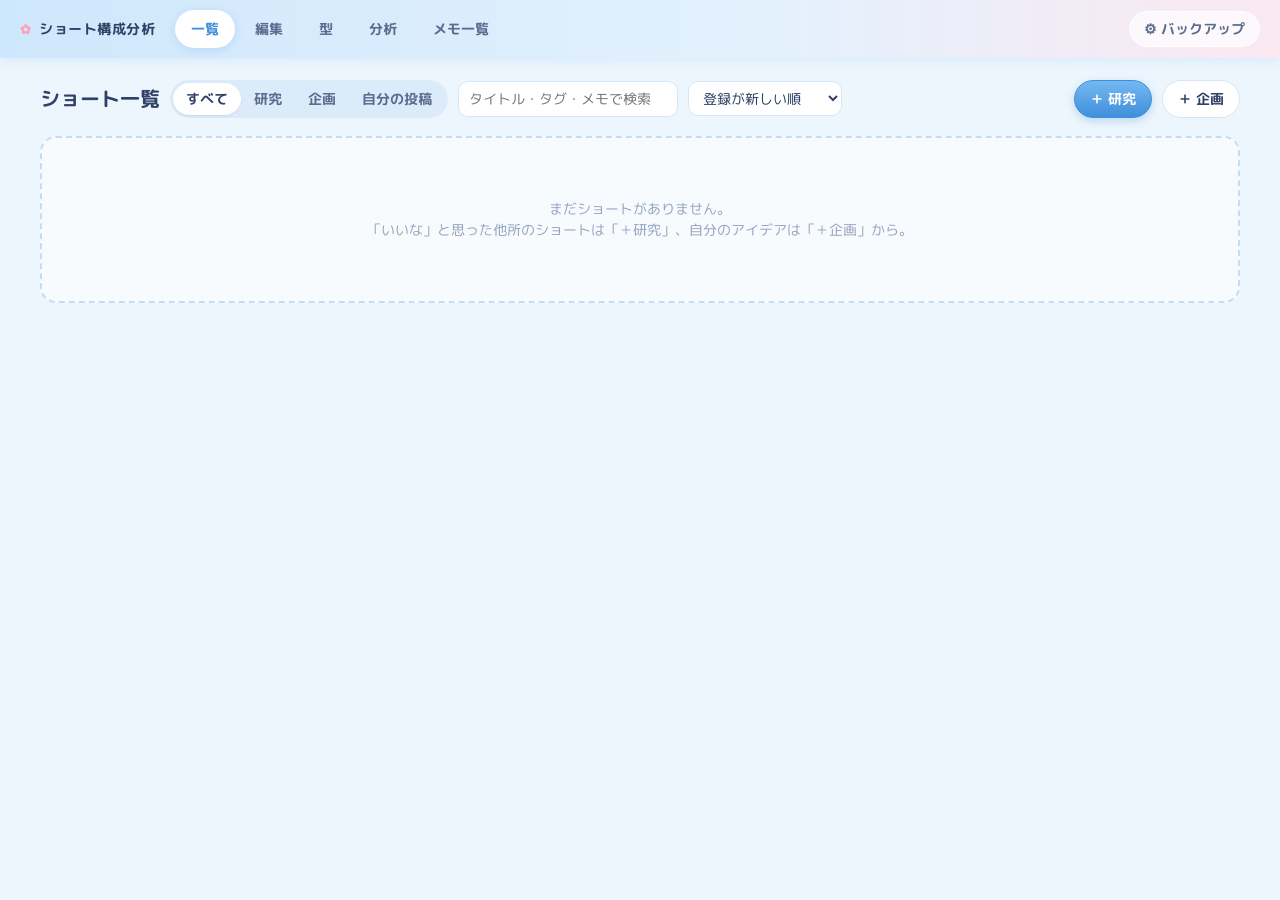
==== index.html @ 2da8369f "feat: enlarge+3s hold on cut, per-cut screenshot attach & ordered assign, SE/cut fields, memo librar" ====
<!DOCTYPE html>
<html lang="ja">
<head>
<meta charset="utf-8">
<meta name="viewport" content="width=device-width, initial-scale=1">
<meta name="referrer" content="strict-origin-when-cross-origin">
<title>ショート構成分析</title>
<link rel="preconnect" href="https://fonts.googleapis.com">
<link rel="stylesheet" href="https://fonts.googleapis.com/css2?family=M+PLUS+Rounded+1c:wght@400;700;800&display=swap">
<style>
:root {
  --ink: #2f4166; --ink2: #5b6d8f; --ink3: #93a3bf;
  --bg: #eef6fd; --card: #ffffff; --line: #d6e6f6; --soft: #f5faff;
  --accent: #5aa7ec; --accent-deep: #3f8fdb; --accent-soft: #e2f0fd; --pink: #ff9fbd;
  --ok: #3aa77a; --danger: #e0607e;
  --radius: 16px;
  --font: "M PLUS Rounded 1c", "Hiragino Maru Gothic ProN", "BIZ UDPGothic", "Yu Gothic UI", "Meiryo", sans-serif;
}
body { background: radial-gradient(circle at 12% 0%, #ffffff 0, rgba(255,255,255,0) 40%), linear-gradient(180deg, #e7f3fd 0%, #f1f8ff 60%, #fdf6fa 100%) fixed; }
* { box-sizing: border-box; }
body { margin: 0; background: var(--bg); color: var(--ink); font-family: var(--font); font-size: 14px; line-height: 1.55; }
button, input, select, textarea { font: inherit; color: inherit; }
.hidden { display: none !important; }
.num { font-variant-numeric: tabular-nums; }

/* ---- top bar ---- */
.topbar { position: sticky; top: 0; z-index: 20; display: flex; align-items: center; gap: 20px; padding: 0 20px; height: 58px; background: linear-gradient(90deg, #cfe7fc, #e3f1fd 60%, #fbe8f1); color: var(--ink); box-shadow: 0 2px 12px rgba(90,167,236,.18); }
.brand { font-weight: 700; letter-spacing: .04em; display: flex; align-items: center; gap: 10px; white-space: nowrap; }
.brand-mark { color: var(--pink); letter-spacing: -2px; font-size: 13px; }
nav { display: flex; gap: 4px; flex: 1; }
nav button { background: none; border: 0; color: var(--ink2); padding: 8px 16px; border-radius: 99px; cursor: pointer; font-weight: 700; }
nav button:hover { color: var(--ink); background: rgba(255,255,255,.55); }
nav button.active { color: var(--accent-deep); background: #fff; box-shadow: 0 2px 8px rgba(90,167,236,.25); }
.icon-btn { background: rgba(255,255,255,.7); border: 1px solid #fff; color: var(--ink2); border-radius: 99px; padding: 6px 14px; cursor: pointer; white-space: nowrap; font-weight: 700; }
.icon-btn:hover { background: #fff; }

.panel { position: fixed; right: 20px; top: 62px; z-index: 30; background: var(--card); border: 1px solid var(--line); border-radius: var(--radius); padding: 16px 18px; box-shadow: 0 10px 30px rgba(0,0,0,.12); max-width: 560px; }
.panel h3 { margin: 0 0 4px; font-size: 15px; }

.tab { min-height: 60vh; }
main { max-width: 1240px; margin: 0 auto; padding: 22px 20px 80px; }

/* ---- generic ---- */
.btn { border: 1px solid var(--line); background: var(--card); padding: 7px 15px; border-radius: 99px; cursor: pointer; font-weight: 600; white-space: nowrap; }
.btn:hover { border-color: var(--ink3); }
.btn.primary { background: linear-gradient(180deg, #74b8f2, var(--accent-deep)); border-color: var(--accent-deep); color: #fff; box-shadow: 0 3px 10px rgba(63,143,219,.3); }
.btn.primary:hover { filter: brightness(1.05); }
.btn.small { padding: 4px 10px; font-size: 12.5px; }
.btn.ghost { background: transparent; border-color: transparent; color: var(--ink2); }
.btn.ghost:hover { background: rgba(0,0,0,.05); }
.btn.danger-outline { color: var(--danger); border-color: #f6c6d3; }
.btn.danger { color: var(--danger); }
.row { display: flex; gap: 8px; align-items: center; flex-wrap: wrap; }
.spacer { flex: 1; }
.hint { color: var(--ink3); font-size: 12.5px; margin: 4px 0 10px; }
.empty { text-align: center; color: var(--ink3); padding: 60px 20px; background: rgba(255,255,255,.6); border: 2px dashed #c6dcf3; border-radius: var(--radius); }
.empty .btn { margin-top: 14px; }
h2.page { font-size: 20px; margin: 0; }
.toolbar { display: flex; gap: 10px; align-items: center; flex-wrap: wrap; margin-bottom: 18px; }
.seg { display: inline-flex; background: #dcebf9; border-radius: 99px; padding: 3px; }
.seg button { border: 0; background: none; padding: 5px 13px; border-radius: 99px; cursor: pointer; color: var(--ink2); font-weight: 600; }
.seg button.on { background: var(--card); color: var(--ink); box-shadow: 0 1px 2px rgba(0,0,0,.08); }
input[type=text], input[type=number], input[type=url], input[type=date], input[type=search], select, textarea {
  border: 1px solid var(--line); background: var(--card); border-radius: 10px; padding: 6px 10px; min-width: 0; }
input:focus, select:focus, textarea:focus { outline: 3px solid #cfe6fb; border-color: var(--accent); }
textarea { width: 100%; resize: vertical; min-height: 54px; }

.badge { display: inline-block; font-size: 11.5px; font-weight: 700; padding: 1px 8px; border-radius: 99px; }
.badge.research { background: #dcecfd; color: #2f6fb5; }
.badge.plan { background: #ffe9f1; color: #c2507a; }
.badge.posted { background: #ddf5ea; color: #2b8a5f; }

/* ---- band ---- */
.band { position: relative; height: 22px; border-radius: 99px; background: repeating-linear-gradient(45deg, #edf4fb, #edf4fb 6px, #e3eef9 6px, #e3eef9 12px); overflow: hidden; }
.band .seg-b { position: absolute; top: 0; bottom: 0; color: #fff; font-size: 11px; font-weight: 700; display: flex; align-items: center; padding-left: 5px; overflow: hidden; white-space: nowrap; border-right: 1px solid rgba(255,255,255,.6); }
.band .cut-tick { position: absolute; top: 3px; bottom: 3px; width: 2px; border-radius: 2px; background: #fff; opacity: .9; box-shadow: 0 0 0 1px rgba(47,65,102,.25); }
.band.empty-band { display: flex; align-items: center; justify-content: center; font-size: 11.5px; color: var(--ink3); }
.band-scale { display: flex; justify-content: space-between; font-size: 10.5px; color: var(--ink3); margin-top: 2px; }

/* ---- list ---- */
.cards { display: grid; grid-template-columns: repeat(auto-fill, minmax(280px, 1fr)); gap: 14px; }
.card { background: var(--card); border: 1px solid #fff; box-shadow: 0 4px 14px rgba(90,140,200,.10); border-radius: var(--radius); padding: 12px; cursor: pointer; display: flex; gap: 12px; transition: box-shadow .15s, transform .15s; }
.card:hover { box-shadow: 0 8px 22px rgba(90,140,200,.2); transform: translateY(-2px); }
.card .thumb { width: 64px; height: 114px; border-radius: 12px; background: #e3effb center/cover; flex: none; display: flex; align-items: center; justify-content: center; color: var(--ink3); font-size: 20px; }
.card .body { flex: 1; min-width: 0; display: flex; flex-direction: column; gap: 6px; }
.card .title { font-weight: 700; overflow: hidden; text-overflow: ellipsis; display: -webkit-box; -webkit-line-clamp: 2; -webkit-box-orient: vertical; }
.card .meta { color: var(--ink2); font-size: 12px; display: flex; gap: 10px; flex-wrap: wrap; }
.tags { display: flex; gap: 4px; flex-wrap: wrap; }
.tag { font-size: 11px; background: var(--soft); border: 1px solid var(--line); border-radius: 99px; padding: 0 7px; color: var(--ink2); }

/* ---- edit ---- */
.edit-grid { display: grid; grid-template-columns: 340px 1fr; gap: 18px; align-items: start; }
.box { background: var(--card); border: 1px solid #fff; box-shadow: 0 4px 14px rgba(90,140,200,.09); border-radius: var(--radius); padding: 14px 16px; margin-bottom: 16px; }
.box > h3 { margin: 0 0 10px; font-size: 14.5px; display: flex; align-items: center; gap: 8px; }
.box > h3 .count { background: var(--pink); color: #fff; font-size: 12px; border-radius: 99px; padding: 0 9px; }
.box > h3 .sub { font-weight: 400; color: var(--ink3); font-size: 12px; }
.sticky-col { position: sticky; top: 70px; }
.field { display: flex; flex-direction: column; gap: 3px; margin-bottom: 9px; }
.field label { font-size: 12px; color: var(--ink2); font-weight: 600; }
.field input, .field select { width: 100%; }
.fields2 { display: grid; grid-template-columns: 1fr 1fr; gap: 0 10px; }
.fields3 { display: grid; grid-template-columns: 1fr 1fr 1fr; gap: 0 8px; }
.timebar { display: flex; align-items: center; gap: 6px; background: linear-gradient(90deg, #4f97de, #6fb0ee); color: #fff; border-radius: 14px; padding: 8px 10px; margin: 0 0 10px; flex-wrap: wrap; }
.timebar input[type=number] { width: 76px; background: rgba(255,255,255,.95); border-color: #fff; color: var(--ink); font-weight: 700; text-align: right; }
.timebar .lbl { font-size: 12px; color: #eaf4ff; }
.timebar .btn { background: rgba(255,255,255,.22); border-color: rgba(255,255,255,.5); color: #fff; }
.timebar .btn.primary { background: var(--pink); border-color: #fff; box-shadow: 0 3px 10px rgba(255,120,160,.35); }

.blockbtns { display: flex; flex-wrap: wrap; gap: 6px; margin-bottom: 10px; }
.blockbtn { border: 0; color: #fff; border-radius: 99px; padding: 5px 11px; font-weight: 700; cursor: pointer; font-size: 12.5px; }
.blockbtn:hover { filter: brightness(1.08); }
.swatch { width: 12px; height: 12px; border-radius: 3px; display: inline-block; flex: none; }

table.rows { width: 100%; border-collapse: collapse; font-size: 13px; }
table.rows th { text-align: left; font-size: 11.5px; color: var(--ink3); font-weight: 600; padding: 4px 4px; border-bottom: 1px solid var(--line); white-space: nowrap; }
table.rows td { padding: 4px 4px; border-bottom: 1px solid #f0ede6; vertical-align: top; }
table.rows input, table.rows select { width: 100%; padding: 4px 6px; }
table.rows input.t { width: 64px; text-align: right; }
table.rows td.x { width: 28px; }
.cut-thumb { width: 30px; height: 44px; object-fit: cover; border-radius: 4px; cursor: zoom-in; display: block; }
td.thumb-cell { width: 36px; }
.timebar .spacer { display: none; }
.timebar .cut-shot-toggle { order: 9; background: rgba(255,255,255,.2); border-radius: 99px; padding: 3px 9px; }
.timebar #add-cut { order: 10; flex: 1 0 100%; justify-content: center; font-size: 15px; padding: 9px; }
.cut-shot-toggle input { width: auto; margin: 0; accent-color: #ff8fb1; }
.cut-shot-toggle { display: inline-flex; align-items: center; gap: 4px; font-size: 12px; color: #fff; white-space: nowrap; cursor: pointer; }
.xbtn { border: 0; background: none; color: var(--ink3); cursor: pointer; font-size: 16px; line-height: 1; padding: 4px; }
.xbtn:hover { color: var(--danger); }
.addrow { margin-top: 8px; }

.player-box .row { margin-bottom: 8px; }
.share-state { font-size: 12px; color: var(--ink3); }
.share-state.on { color: var(--ok); font-weight: 700; }
.shot-btn { font-size: 15px; padding: 9px 16px; }

.shots { display: grid; grid-template-columns: repeat(auto-fill, minmax(230px, 1fr)); gap: 12px; }
.shot { border: 1px solid var(--line); border-radius: 14px; overflow: hidden; background: var(--soft); display: flex; flex-direction: column; }
.shot img { width: 100%; aspect-ratio: 9/12; object-fit: cover; background: #222; cursor: zoom-in; display: block; }
.shot .shot-body { padding: 8px; display: flex; flex-direction: column; gap: 6px; }
.note { display: grid; grid-template-columns: 90px 1fr 24px; gap: 4px; align-items: start; }
.note select, .note input { padding: 3px 5px; font-size: 12.5px; }
.note textarea { min-height: 38px; font-size: 12.5px; grid-column: 1 / 3; }

.memo { border: 1px solid var(--line); border-radius: 12px; padding: 8px; margin-bottom: 8px; background: var(--soft); }
.memo input { width: 100%; font-weight: 700; margin-bottom: 6px; }
.memo textarea { min-height: 80px; }

.stats-inline { display: flex; gap: 14px; flex-wrap: wrap; font-size: 12.5px; color: var(--ink2); margin-top: 8px; }
.stats-inline b { color: var(--ink); font-size: 14px; }

/* ---- player ---- */
.player-frame { position: relative; width: 100%; aspect-ratio: 9 / 16; max-height: 70vh; margin: 0 auto 8px; background: #20304f; border-radius: 16px; overflow: hidden; }
.player-frame iframe, .player-frame #yt-holder { position: absolute; inset: 0; width: 100%; height: 100%; border: 0; }

/* カット時の拡大（スクショ用） */
.player-frame.big { position: fixed !important; inset: 0 !important; z-index: 1000; width: 100vw !important; height: 100vh !important; height: 100dvh !important;
  max-height: none !important; margin: 0 !important; border-radius: 0 !important; aspect-ratio: auto !important; background: #000; }
body.player-big { overflow: hidden; }
body.player-big #toasts { display: none; }

/* ---- library ---- */
.lib-group { background: var(--card); border: 1px solid #fff; box-shadow: 0 4px 14px rgba(90,140,200,.09); border-radius: var(--radius); padding: 12px 16px; margin-bottom: 12px; }
.lib-group > summary { cursor: pointer; display: flex; align-items: center; gap: 10px; list-style: none; font-weight: 700; font-size: 15px; }
.lib-group > summary::-webkit-details-marker { display: none; }
.lib-group > summary::before { content: '▸'; color: var(--accent); transition: transform .15s; }
.lib-group[open] > summary::before { transform: rotate(90deg); }
.lib-count { background: var(--pink); color: #fff; font-size: 12px; border-radius: 99px; padding: 0 9px; }
.lib-meta { font-weight: 400; font-size: 12px; color: var(--ink2); }
.lib-items { margin-top: 10px; display: flex; flex-direction: column; gap: 6px; }
.lib-item { display: grid; grid-template-columns: 44px 1fr auto; gap: 10px; align-items: start; padding: 8px 10px; background: var(--soft); border-radius: 12px; }
.lib-item img { width: 44px; height: 70px; object-fit: cover; border-radius: 8px; cursor: zoom-in; }
.lib-item .ph { width: 44px; height: 44px; border-radius: 8px; background: #e3effb; display: flex; align-items: center; justify-content: center; color: var(--ink3); }
.lib-fields { display: flex; flex-wrap: wrap; gap: 4px 12px; font-size: 13px; }
.lib-fields b { color: var(--ink2); font-weight: 700; font-size: 11.5px; margin-right: 3px; }
.lib-src { font-size: 12px; color: var(--accent-deep); cursor: pointer; text-decoration: underline; white-space: nowrap; }
.owned-no { color: var(--danger); font-weight: 700; }
.owned-yes { color: var(--ok); font-weight: 700; }

/* ---- templates ---- */
.tpl { background: var(--card); border: 1px solid #fff; box-shadow: 0 4px 14px rgba(90,140,200,.09); border-radius: var(--radius); padding: 14px; margin-bottom: 12px; }
.tpl .head { display: flex; align-items: center; gap: 10px; margin-bottom: 10px; }
.tpl .head input { font-weight: 700; font-size: 15px; border-color: transparent; background: transparent; padding-left: 0; }
.tpl .head input:hover, .tpl .head input:focus { border-color: var(--line); background: var(--card); padding-left: 9px; }
.tpl .kpis { display: flex; gap: 18px; font-size: 12.5px; color: var(--ink2); }
.tpl .kpis b { color: var(--ink); font-size: 16px; }
.tpl .notes3 { display: grid; grid-template-columns: repeat(3, 1fr); gap: 8px; margin-top: 10px; }
.tpl .notes3 label { font-size: 11.5px; font-weight: 700; color: var(--ink2); }

/* ---- analyze ---- */
.compare { background: var(--card); border: 1px solid #fff; box-shadow: 0 4px 14px rgba(90,140,200,.09); border-radius: var(--radius); padding: 14px 16px; margin-bottom: 16px; }
.cmp-row { display: grid; grid-template-columns: 220px 90px 1fr; gap: 12px; align-items: center; padding: 5px 0; }
.cmp-row .t { overflow: hidden; text-overflow: ellipsis; white-space: nowrap; font-weight: 600; cursor: pointer; }
.cmp-row .t:hover { color: var(--accent); }
.cmp-row .v { text-align: right; font-variant-numeric: tabular-nums; color: var(--ink2); }
.legend { display: flex; gap: 12px; flex-wrap: wrap; font-size: 12px; color: var(--ink2); margin-bottom: 8px; }
.legend span { display: inline-flex; align-items: center; gap: 4px; }
.table-wrap { overflow-x: auto; }
table.grid { width: 100%; border-collapse: collapse; font-size: 13px; background: var(--card); }
table.grid th, table.grid td { padding: 7px 10px; border-bottom: 1px solid var(--line); white-space: nowrap; }
table.grid th { text-align: left; font-size: 12px; color: var(--ink2); background: var(--soft); cursor: pointer; user-select: none; }
table.grid th.sorted::after { content: " ▼"; color: var(--accent); }
table.grid td.n { text-align: right; font-variant-numeric: tabular-nums; }
table.grid tr:hover td { background: #fbf9f5; }
.insights { display: grid; grid-template-columns: repeat(auto-fill, minmax(230px, 1fr)); gap: 12px; margin-bottom: 16px; }
.insight { background: linear-gradient(160deg, #ffffff, #f2f8ff); border: 1px solid #fff; box-shadow: 0 4px 14px rgba(90,140,200,.09); border-radius: var(--radius); padding: 12px 14px; }
.insight .k { font-size: 12px; color: var(--ink2); font-weight: 600; }
.insight .v { font-size: 22px; font-weight: 700; font-variant-numeric: tabular-nums; }
.insight .s { font-size: 11.5px; color: var(--ink3); }

/* ---- overlay & toast ---- */
.overlay { position: fixed; inset: 0; z-index: 50; background: rgba(40,60,100,.78); display: flex; align-items: center; justify-content: center; cursor: zoom-out; }
.overlay img { max-width: 92vw; max-height: 92vh; border-radius: 8px; }
#toasts { position: fixed; bottom: 20px; left: 50%; transform: translateX(-50%); z-index: 60; display: flex; flex-direction: column; gap: 8px; align-items: center; }
.toast { background: var(--accent-deep); color: #fff; padding: 9px 20px; border-radius: 99px; font-weight: 700; box-shadow: 0 6px 20px rgba(0,0,0,.2); transition: opacity .5s; max-width: 80vw; }
.toast.error { background: var(--danger); }
.toast.out { opacity: 0; }

@media (max-width: 900px) {
  .topbar { gap: 8px; padding: 0 10px; height: auto; min-height: 54px; flex-wrap: wrap; }
  .brand { font-size: 13px; }
  nav button { padding: 8px 10px; }
  main { padding: 14px 10px 80px; }
  .player-frame { max-height: 62vh; }
  table.rows { display: block; overflow-x: auto; }
  /* スマホ：動画とカットボタンを上に固定して、下の内容だけスクロール */
  .topbar { position: static; }
  .sticky-col { display: contents; }
  .player-box { position: sticky; top: 0; z-index: 15; margin: 0 -10px 12px; border-radius: 0; border-left: 0; border-right: 0; padding: 6px 8px 4px; box-shadow: 0 4px 12px rgba(0,0,0,.12); }
  .player-box .player-title, .player-box > .hint { display: none; }
  .player-frame { width: auto; height: 34vh; max-height: none; margin-bottom: 6px; }
  .player-box .share-state { font-size: 11px; }
  .player-box .row { margin: 4px 0 2px; }
  .timebar { flex-wrap: wrap; margin: 0 0 4px; padding: 6px 8px; row-gap: 4px; }
  .timebar .lbl { display: none; }
  .cut-shot-toggle { font-size: 11px; }
  .timebar #add-cut { flex: 1 0 auto; order: 10; margin-left: auto; }
  .timebar input[type=number] { width: 64px; }
  .timebar .btn.primary { padding: 9px 14px; font-size: 15px; }
  .wide-only { display: none; }
  .edit-grid { grid-template-columns: 1fr; }
  .sticky-col { position: static; }
  .cmp-row { grid-template-columns: 1fr 70px; }
  .cmp-row .band { grid-column: 1 / 3; }
  .tpl .notes3 { grid-template-columns: 1fr; }
}
body.player-big .sticky-col, body.player-big .player-box { z-index: 1000; }

</style>
</head>
<body>
<header class="topbar">
  <div class="brand"><span class="brand-mark">✿</span>ショート構成分析</div>
  <nav>
    <button data-tab="list" class="active">一覧</button>
    <button data-tab="edit">編集</button>
    <button data-tab="templates">型</button>
    <button data-tab="analyze">分析</button>
    <button data-tab="library">メモ一覧</button>
  </nav>
  <button id="btn-settings" class="icon-btn" title="バックアップ">⚙ バックアップ</button>
</header>

<div id="settings-panel" class="panel hidden">
  <h3>バックアップ</h3>
  <p class="hint">スクショも含めて全データを1つのファイルに保存します。</p>
  <div class="row">
    <button id="export" class="btn primary">書き出し</button>
    <button id="import-add" class="btn">読み込み（今のデータに追加）</button>
    <button id="import-replace" class="btn danger-outline">読み込み（置き換え）</button>
  </div>
  <input type="file" id="import-file" accept=".json,application/json" hidden>
</div>

<main>
  <section id="tab-list" class="tab"></section>
  <section id="tab-edit" class="tab hidden"></section>
  <section id="tab-templates" class="tab hidden"></section>
  <section id="tab-analyze" class="tab hidden"></section>
  <section id="tab-library" class="tab hidden"></section>
</main>

<div id="overlay" class="overlay hidden"></div>
<div id="toasts"></div>
<script>
// ===== model.js : データ生成・正規化 =====
var DEFAULT_BLOCK_TYPES = [
  { name: 'フック', color: '#f2789b' },
  { name: '前振り', color: '#f3ad4e' },
  { name: '展開', color: '#5cbf98' },
  { name: 'オチ', color: '#6b9cf0' },
  { name: 'CTA', color: '#a98bea' }
];
var KIND_LABELS = { research: '研究', plan: '企画', posted: '自分の投稿' };

function uid() {
  return Date.now().toString(36) + Math.random().toString(36).slice(2, 8);
}
function num(v) {
  var n = Number(v);
  return isFinite(n) && v !== '' && v !== null ? n : 0;
}

function newShort(kind) {
  var now = Date.now();
  return {
    id: uid(), kind: kind || 'research', title: '', url: '', channel: '',
    duration: 0, postedAt: '', views: 0, likes: 0, comments: 0, templateId: null,
    tags: [], blocks: [], cuts: [], telops: [], ses: [], shots: [], memos: [],
    createdAt: now, updatedAt: now
  };
}

function byT(a, b) { return a.t - b.t; }

function normalizeShort(s) {
  var o = Object.assign(newShort(s.kind), s);
  ['duration', 'views', 'likes', 'comments'].forEach(function (k) { o[k] = num(o[k]); });
  var d = o.duration;
  o.blocks = (o.blocks || []).map(function (b) {
    var st = num(b.start), en = num(b.end);
    if (st > en) { var x = st; st = en; en = x; }
    if (d > 0) { st = Math.min(Math.max(st, 0), d); en = Math.min(Math.max(en, 0), d); }
    return Object.assign({}, b, { start: st, end: en, memo: b.memo || '' });
  }).sort(function (a, b) { return a.start - b.start; });
  ['cuts', 'telops', 'ses'].forEach(function (k) {
    o[k] = (o[k] || []).map(function (r) { return Object.assign({}, r, { t: num(r.t) }); }).sort(byT);
  });
  o.tags = (o.tags || []).filter(Boolean);
  o.shots = o.shots || [];
  o.memos = o.memos || [];
  return o;
}

function templateFromShort(s, name) {
  var d = num(s.duration);
  return {
    id: uid(), name: name || s.title || '無題の型', sourceId: s.id, duration: d,
    blocks: (s.blocks || []).map(function (b) {
      return {
        type: b.type, start: num(b.start), end: num(b.end), memo: b.memo || '',
        startRatio: d > 0 ? num(b.start) / d : null,
        endRatio: d > 0 ? num(b.end) / d : null
      };
    }),
    notes: { cut: '', telop: '', se: '' },
    createdAt: Date.now()
  };
}

function shortFromTemplate(t, duration) {
  var s = newShort('plan');
  var d = num(duration) > 0 ? num(duration) : num(t.duration);
  s.duration = d;
  s.templateId = t.id;
  s.title = t.name + 'の企画';
  s.blocks = (t.blocks || []).map(function (b) {
    var useRatio = b.startRatio != null && d > 0;
    return {
      type: b.type, memo: b.memo || '',
      start: useRatio ? Math.round(b.startRatio * d * 10) / 10 : num(b.start),
      end: useRatio ? Math.round(b.endRatio * d * 10) / 10 : num(b.end)
    };
  });
  return s;
}

// 動画URL → アプリに取られにくい埋め込み専用の再生URL
function playerUrl(raw) {
  var u = String(raw || '').trim();
  if (!u) return null;
  if (!/^[a-z][a-z0-9+.-]*:/i.test(u)) u = 'https://' + u;
  if (!/^https?:\/\//i.test(u)) return null;
  var m = u.match(/(?:youtube\.com\/(?:shorts\/|embed\/|live\/|watch\?(?:.*&)?v=)|youtu\.be\/)([A-Za-z0-9_-]{11})/i);
  if (m) {
    var id = m[1];
    return { site: 'youtube', id: id, url: 'https://www.youtube-nocookie.com/embed/' + id + '?autoplay=1&loop=1&playlist=' + id + '&playsinline=1&rel=0' };
  }
  m = u.match(/tiktok\.com\/.*\/video\/(\d+)/i);
  if (m) return { site: 'tiktok', url: 'https://www.tiktok.com/player/v1/' + m[1] + '?autoplay=1&loop=1' };
  m = u.match(/instagram\.com\/(?:reel|reels|p)\/([A-Za-z0-9_-]+)/i);
  if (m) return { site: 'instagram', url: 'https://www.instagram.com/reel/' + m[1] + '/embed/' };
  return { site: 'other', url: u };
}

if (typeof module !== 'undefined') module.exports = { playerUrl: playerUrl,
  DEFAULT_BLOCK_TYPES: DEFAULT_BLOCK_TYPES, KIND_LABELS: KIND_LABELS, uid: uid, num: num,
  newShort: newShort, normalizeShort: normalizeShort,
  templateFromShort: templateFromShort, shortFromTemplate: shortFromTemplate
};

// ===== analysis.js : 指標計算 =====
function firstBlock(s, type) {
  var bs = (s.blocks || []).filter(function (b) { return b.type === type; });
  bs.sort(function (a, b) { return a.start - b.start; });
  return bs[0] || null;
}

function metrics(s) {
  var d = Number(s.duration) || 0;
  var hook = firstBlock(s, 'フック');
  var punch = firstBlock(s, 'オチ');
  var cutCount = (s.cuts || []).length;
  return {
    hookSec: hook ? Math.round((hook.end - hook.start) * 10) / 10 : null,
    punchPct: punch && d > 0 ? Math.round(punch.start / d * 100) : null,
    hasCTA: !!firstBlock(s, 'CTA'),
    cutCount: cutCount,
    avgCutSec: d > 0 ? Math.round(d / (cutCount + 1) * 10) / 10 : null
  };
}

function templateStats(templateId, shorts) {
  var ps = (shorts || []).filter(function (s) { return s.kind === 'posted' && s.templateId === templateId; });
  if (!ps.length) return { count: 0, avgViews: null };
  var sum = ps.reduce(function (a, s) { return a + (Number(s.views) || 0); }, 0);
  return { count: ps.length, avgViews: Math.round(sum / ps.length) };
}

// 全ショートの SE・テロップ・カット・スクショメモ・自由メモを、項目ごとにまとめる
var LIBRARY_KEYS = {
  ses: function (r) { return r.kind; },
  telops: function (r) { return r.font; },
  cuts: function (r) { return r.type; },
  notes: function (r) { return r.label; },
  memos: function (r) { return r.title; }
};
function library(section, shorts) {
  var keyOf = LIBRARY_KEYS[section];
  var groups = {};
  (shorts || []).forEach(function (s) {
    var rows = [];
    if (section === 'notes') (s.shots || []).forEach(function (sh) { (sh.notes || []).forEach(function (n) { rows.push(Object.assign({ t: sh.t, img: sh.img }, n)); }); });
    else rows = s[section] || [];
    rows.forEach(function (r) {
      var key = String(keyOf(r) || '').trim() || '（未入力）';
      var g = groups[key] || (groups[key] = { key: key, items: [], ids: {} });
      g.items.push(Object.assign({}, r, { shortId: s.id, title: s.title || '無題', kind: s.kind, views: Number(s.views) || 0, rowKind: r.kind }));
      g.ids[s.id] = Number(s.views) || 0;
    });
  });
  return Object.keys(groups).map(function (k) {
    var g = groups[k], vs = Object.keys(g.ids).map(function (id) { return g.ids[id]; });
    return { key: g.key, items: g.items, shortCount: vs.length,
      avgViews: vs.length ? Math.round(vs.reduce(function (a, b) { return a + b; }, 0) / vs.length) : null };
  }).sort(function (a, b) {
    if ((a.key === '（未入力）') !== (b.key === '（未入力）')) return a.key === '（未入力）' ? 1 : -1;
    return b.items.length - a.items.length || String(a.key).localeCompare(String(b.key), 'ja');
  });
}

if (typeof module !== 'undefined') module.exports = { metrics: metrics, templateStats: templateStats, library: library };

// ===== backup.js : JSON書き出し・検証 =====
function exportData(d) {
  return JSON.stringify({
    app: 'short-kousei', version: 1, exportedAt: new Date().toISOString(),
    shorts: d.shorts || [], templates: d.templates || [], blockTypes: d.blockTypes || []
  });
}

function validateImport(text) {
  var o;
  try { o = JSON.parse(text); } catch (e) {
    return { ok: false, error: 'ファイルを読み込めません（JSONの形式が壊れています）' };
  }
  if (!o || o.app !== 'short-kousei') {
    return { ok: false, error: 'このツールのバックアップファイルではありません' };
  }
  if (!Array.isArray(o.shorts) || !Array.isArray(o.templates)) {
    return { ok: false, error: 'バックアップの中身が足りません（shorts / templates が見つかりません）' };
  }
  var all = o.shorts.concat(o.templates);
  if (all.some(function (x) { return !x || typeof x !== 'object' || Array.isArray(x); })) {
    return { ok: false, error: 'バックアップの中身が壊れています（不正なデータが含まれています）' };
  }
  all.forEach(function (x) {
    if (typeof x.id !== 'string' || !x.id) x.id = Date.now().toString(36) + Math.random().toString(36).slice(2, 10);
  });
  return { ok: true, data: { shorts: o.shorts, templates: o.templates, blockTypes: Array.isArray(o.blockTypes) ? o.blockTypes : null } };
}

if (typeof module !== 'undefined') module.exports = { exportData: exportData, validateImport: validateImport };

// ===== db.js : IndexedDB =====
var DB_NAME = 'short-kousei';
var _db = null;

function openDB() {
  if (_db) return Promise.resolve(_db);
  return new Promise(function (res, rej) {
    var r = indexedDB.open(DB_NAME, 1);
    r.onupgradeneeded = function () {
      var db = r.result;
      ['shorts', 'templates', 'settings'].forEach(function (n) {
        if (!db.objectStoreNames.contains(n)) db.createObjectStore(n, { keyPath: 'id' });
      });
    };
    r.onsuccess = function () { _db = r.result; res(_db); };
    r.onerror = function () { rej(r.error); };
  });
}

function _tx(store, mode, fn) {
  return openDB().then(function (db) {
    return new Promise(function (res, rej) {
      var t = db.transaction(store, mode);
      var out = fn(t.objectStore(store));
      t.oncomplete = function () { res(out && out.result !== undefined ? out.result : undefined); };
      t.onerror = function () { rej(t.error); };
      t.onabort = function () { rej(t.error); };
    });
  });
}

function getAll(store) { return _tx(store, 'readonly', function (s) { return s.getAll(); }); }
function put(store, obj) { return _tx(store, 'readwrite', function (s) { s.put(obj); }); }
function del(store, id) { return _tx(store, 'readwrite', function (s) { s.delete(id); }); }
function putMany(store, arr) { return _tx(store, 'readwrite', function (s) { arr.forEach(function (o) { s.put(o); }); }); }
function clearAll() {
  return openDB().then(function (db) {
    return new Promise(function (res, rej) {
      var t = db.transaction(['shorts', 'templates', 'settings'], 'readwrite');
      ['shorts', 'templates', 'settings'].forEach(function (n) { t.objectStore(n).clear(); });
      t.oncomplete = function () { res(); };
      t.onerror = function () { rej(t.error); };
    });
  });
}

// ===== capture.js : 画面共有と撮影 =====
var Capture = { stream: null, video: null, endedCbs: [] };

function isSharing() {
  var s = Capture.stream;
  return !!(s && s.getVideoTracks().some(function (t) { return t.readyState === 'live'; }));
}

function onShareEnded(cb) { Capture.endedCbs.push(cb); }

function _shareEnded() {
  Capture.stream = null;
  if (Capture.video) { Capture.video.srcObject = null; }
  Capture.endedCbs.forEach(function (cb) { try { cb(); } catch (e) { /* noop */ } });
}

function startShare() {
  if (!navigator.mediaDevices || !navigator.mediaDevices.getDisplayMedia) {
    return Promise.reject(new Error('このブラウザは画面共有に対応していません（Chrome か Edge で開いてください）'));
  }
  return navigator.mediaDevices.getDisplayMedia({ video: { frameRate: 30 }, audio: false, preferCurrentTab: true, selfBrowserSurface: 'include' }).then(function (stream) {
    Capture.stream = stream;
    stream.getVideoTracks().forEach(function (t) { t.addEventListener('ended', _shareEnded); });
    if (!Capture.video) {
      Capture.video = document.createElement('video');
      Capture.video.muted = true;
      Capture.video.playsInline = true;
    }
    Capture.video.srcObject = stream;
    return Capture.video.play().catch(function () {}).then(function () { return _waitFrame(); });
  });
}

function stopShare() {
  if (Capture.stream) Capture.stream.getTracks().forEach(function (t) { t.stop(); });
  _shareEnded();
}

function _waitFrame() {
  var v = Capture.video;
  return new Promise(function (res) {
    var n = 0;
    (function check() {
      if (v.videoWidth > 0 || n++ > 60) return res();
      setTimeout(check, 50);
    })();
  });
}

// 要素の位置（画面上）→ 撮った画像上の切り抜き範囲
function cropRect(el, view, frame) {
  var sx = frame.w / view.w, sy = frame.h / view.h;
  var x0 = Math.max(0, Math.round(el.left * sx)), y0 = Math.max(0, Math.round(el.top * sy));
  var x1 = Math.min(frame.w, Math.round((el.left + el.width) * sx)), y1 = Math.min(frame.h, Math.round((el.top + el.height) * sy));
  if (x1 - x0 < 8 || y1 - y0 < 8) return null;
  return { x: x0, y: y0, w: x1 - x0, h: y1 - y0 };
}

function fitSize(w, hh) {
  var scale = Math.min(1, 1080 / Math.max(w, hh));
  return { w: Math.round(w * scale), h: Math.round(hh * scale) };
}

function toJpeg(src, sx, sy, sw, sh) {
  var f = fitSize(sw, sh);
  var c = document.createElement('canvas');
  c.width = f.w; c.height = f.h;
  c.getContext('2d').drawImage(src, sx, sy, sw, sh, 0, 0, f.w, f.h);
  return c.toDataURL('image/jpeg', 0.85);
}

// cropEl を渡すと、このタブを共有している時はその要素の部分だけを切り抜く
function grabFrame(cropEl) {
  if (!isSharing()) return Promise.reject(new Error('画面共有が止まっています'));
  return _waitFrame().then(function () {
    var v = Capture.video, w = v.videoWidth, hh = v.videoHeight;
    if (!w || !hh) throw new Error('画面を取得できませんでした');
    var r = null;
    if (cropEl) {
      var tr = Capture.stream.getVideoTracks()[0];
      var surface = tr && tr.getSettings ? tr.getSettings().displaySurface : '';
      var vw = window.innerWidth, vh = window.innerHeight;
      var sameShape = Math.abs(w / hh - vw / vh) < 0.06;
      if (surface === 'browser' && sameShape) {
        var b = cropEl.getBoundingClientRect();
        r = cropRect({ left: b.left, top: b.top, width: b.width, height: b.height }, { w: vw, h: vh }, { w: w, h: hh });
      }
    }
    return r ? toJpeg(v, r.x, r.y, r.w, r.h) : toJpeg(v, 0, 0, w, hh);
  });
}

// 画像ファイル（スマホのスクショなど）→ 縮小したJPEG
function imageFileToJpeg(file) {
  return new Promise(function (res, rej) {
    var url = URL.createObjectURL(file);
    var img = new Image();
    img.onload = function () { try { res(toJpeg(img, 0, 0, img.naturalWidth, img.naturalHeight)); } catch (e) { rej(e); } URL.revokeObjectURL(url); };
    img.onerror = function () { URL.revokeObjectURL(url); rej(new Error('画像を読み込めませんでした: ' + file.name)); };
    img.src = url;
  });
}

if (typeof module !== 'undefined') module.exports = { cropRect: cropRect, fitSize: fitSize };

// ===== ui/band.js : 構成の帯グラフ =====
function renderBand(s, opts) {
  opts = opts || {};
  var d = Number(s.duration) || 0;
  if (d <= 0) return h('div', { class: 'band empty-band', text: '尺未入力' });
  if (!(s.blocks || []).length && !(s.cuts || []).length) return h('div', { class: 'band empty-band', text: '構成未入力' });
  var band = h('div', { class: 'band' });
  (s.blocks || []).forEach(function (b) {
    var l = Math.max(0, Math.min(100, b.start / d * 100));
    var w = Math.max(0, Math.min(100 - l, (b.end - b.start) / d * 100));
    band.appendChild(h('div', {
      class: 'seg-b', title: b.type + ' ' + b.start + '〜' + b.end + '秒' + (b.memo ? '\n' + b.memo : ''),
      style: { left: l + '%', width: w + '%', background: App.blockColor(b.type) }
    }, w > 7 ? b.type : ''));
  });
  if (opts.cuts !== false) (s.cuts || []).forEach(function (c) {
    if (c.t >= 0 && c.t <= d) band.appendChild(h('div', { class: 'cut-tick', title: 'カット ' + c.t + '秒', style: { left: 'calc(' + (c.t / d * 100) + '% - 1px)' } }));
  });
  if (!opts.scale) return band;
  return h('div', null, band, h('div', { class: 'band-scale' }, h('span', { text: '0秒' }), h('span', { text: (d / 2) + '秒' }), h('span', { text: d + '秒' })));
}

// ===== ui/edit.js : 編集画面 =====
var EditUI = { curT: 0, saveTimer: null, draft: null, showTypes: false };

var TELOP_POS = ['上', '中央', '下', '左上', '右上', '左下', '右下', '顔の横'];
var SE_KINDS = ['ドン', 'シュッ', 'ポン', 'キラーン', 'ピコン', 'ジャン', 'ドゥルルル', '笑い声', '拍手', 'ブブー', '効果音なし（無音）'];
var NOTE_LABELS = ['構図', 'テロップ', '表情・動き', '色・エフェクト', 'その他'];
var MEMO_PRESETS = ['気づき', 'マネしたい点', '改善点', '台本メモ', '音・BGM', '撮り方', '編集テク', 'サムネ・タイトル'];
var CUT_TYPES = ['寄り', '引き', 'ジャンプカット', '場面転換', 'ズーム', '画像・素材挿入', 'リアクション', '早送り', 'スロー'];

function editScheduleSave() {
  clearTimeout(EditUI.saveTimer);
  EditUI.saveTimer = setTimeout(editSaveNow, 500);
  editRefreshDerived();
}
function editSaveNow() {
  clearTimeout(EditUI.saveTimer);
  EditUI.saveTimer = null;
  if (!EditUI.draft || !App.find(EditUI.draft.id)) return Promise.resolve();
  return App.save(EditUI.draft).catch(function () {});
}
function editDiscardDraft() { clearTimeout(EditUI.saveTimer); EditUI.draft = null; }
function editFlushIfPending() { if (EditUI.draft && EditUI.saveTimer) editSaveNow(); }
window.addEventListener('beforeunload', editFlushIfPending);
window.addEventListener('pagehide', editFlushIfPending);
document.addEventListener('visibilitychange', function () { if (document.visibilityState === 'hidden') editFlushIfPending(); });

function editRefreshDerived() {
  var s = normalizeShort(EditUI.draft);
  var bandBox = document.getElementById('edit-band');
  if (bandBox) { bandBox.innerHTML = ''; bandBox.appendChild(renderBand(s, { scale: true })); }
  var m = metrics(s);
  var cc = document.getElementById('cut-count'); if (cc) cc.textContent = String(m.cutCount);
  var st = document.getElementById('edit-stats');
  if (st) {
    st.innerHTML = '';
    [['フック', dash(m.hookSec, '秒')], ['オチ位置', dash(m.punchPct, '%')], ['CTA', m.hasCTA ? 'あり' : 'なし'],
     ['カット', m.cutCount + '回'], ['平均カット', dash(m.avgCutSec, '秒')]].forEach(function (p) {
      st.appendChild(h('span', null, p[0] + ' ', h('b', { text: p[1] })));
    });
  }
  var badge = document.getElementById('edit-badge');
  if (badge) { badge.className = 'badge ' + s.kind; badge.textContent = KIND_LABELS[s.kind]; }
}

function inp(type, value, oninput, attrs) {
  var a = Object.assign({ type: type, value: value == null ? '' : value }, attrs || {});
  a.oninput = function (e) { oninput(e.target.value, e); editScheduleSave(); };
  return h('input', a);
}

function field(label, control) { return h('div', { class: 'field' }, h('label', { text: label }), control); }

function datalist(id, items) {
  return h('datalist', { id: id }, items.map(function (x) { return h('option', { value: x }); }));
}

// ---- 汎用の行テーブル ----
function rowsBox(opt) {
  var S = EditUI.draft;
  var box = h('div', { class: 'box', id: opt.id });
  function draw() {
    box.innerHTML = '';
    var list = S[opt.key];
    list.sort(function (a, b) { return (Number(a.t) || 0) - (Number(b.t) || 0); });
    box.appendChild(h('h3', null, opt.title, opt.badge ? opt.badge() : null, h('span', { class: 'sub', text: opt.sub || '' })));
    var ex = opt.extra && opt.extra(); if (ex) box.appendChild(ex);
    if (list.length) {
      var tb = h('tbody');
      list.forEach(function (r, i) {
        var tr = h('tr', { class: opt.rowClass });
        tr.appendChild(h('td', null, inp('number', r.t, function (v) { r.t = v; }, { class: 't r-t', step: '0.1', min: '0', title: '秒' })));
        if (opt.rowExtra) tr.appendChild(h('td', { class: 'thumb-cell' }, opt.rowExtra(r)));
        opt.cols.forEach(function (c) {
          if (c.options) {
            tr.appendChild(h('td', null, h('select', { class: 'r-' + c.key, onchange: function (e) { r[c.key] = e.target.value; editScheduleSave(); } },
              c.options.map(function (o) { return h('option', { value: o, text: o || '—', selected: (r[c.key] || '') === o }); }))));
            return;
          }
          tr.appendChild(h('td', null, inp('text', r[c.key], function (v) { r[c.key] = v; },
            { class: 'r-' + c.key, placeholder: c.ph || '', list: c.list || null })));
        });
        tr.appendChild(h('td', { class: 'x' }, h('button', { class: 'xbtn', title: '削除', onclick: function () { list.splice(i, 1); editScheduleSave(); draw(); } }, '×')));
        tb.appendChild(tr);
      });
      box.appendChild(h('table', { class: 'rows' },
        h('thead', null, h('tr', null, h('th', { text: '秒' }), opt.rowExtra ? h('th') : null, opt.cols.map(function (c) { return h('th', { text: c.label }); }), h('th'))), tb));
    } else {
      box.appendChild(h('p', { class: 'hint', text: opt.emptyHint }));
    }
    box.appendChild(h('div', { class: 'row addrow' },
      h('button', { class: 'btn small', id: opt.addId, onclick: function () { list.push(opt.make()); editScheduleSave(); draw(); } }, opt.addLabel)));
    if (opt.lists) opt.lists.forEach(function (dl) { box.appendChild(dl); });
  }
  draw();
  box.redraw = draw;
  return box;
}

// ---- 構成ブロック ----
function blocksBox() {
  var S = EditUI.draft;
  var box = h('div', { class: 'box', id: 'box-blocks' });
  function draw() {
    box.innerHTML = '';
    box.appendChild(h('h3', null, '構成', h('span', { class: 'sub', text: 'ボタン＝直前のブロックの終わり〜今の秒数を追加' }),
      h('span', { class: 'spacer' }),
      h('button', { class: 'btn small ghost', id: 'manage-types', onclick: function () { EditUI.showTypes = !EditUI.showTypes; draw(); } }, EditUI.showTypes ? '閉じる' : 'ブロックの種類を編集')));
    box.appendChild(h('div', { id: 'edit-band' }));
    box.appendChild(h('div', { class: 'stats-inline', id: 'edit-stats' }));
    var btns = h('div', { class: 'blockbtns', style: { marginTop: '12px' } });
    App.state.blockTypes.forEach(function (bt) {
      btns.appendChild(h('button', { class: 'blockbtn', 'data-type': bt.name, style: { background: bt.color }, onclick: function () {
        var start = S.blocks.reduce(function (m, b) { return Math.max(m, Number(b.end) || 0); }, 0);
        var end = Math.max(start, Number(EditUI.curT) || 0);
        S.blocks.push({ type: bt.name, start: start, end: end, memo: '' });
        editScheduleSave(); draw();
      } }, '＋' + bt.name));
    });
    box.appendChild(btns);
    if (EditUI.showTypes) box.appendChild(typesManager(draw));
    S.blocks.sort(function (a, b) { return (Number(a.start) || 0) - (Number(b.start) || 0); });
    if (S.blocks.length) {
      var tb = h('tbody');
      S.blocks.forEach(function (b, i) {
        var sel = h('select', { class: 'b-type', onchange: function (e) { b.type = e.target.value; editScheduleSave(); } },
          App.state.blockTypes.map(function (bt) { return h('option', { value: bt.name, text: bt.name, selected: bt.name === b.type }); }));
        if (!App.state.blockTypes.some(function (bt) { return bt.name === b.type; })) sel.appendChild(h('option', { value: b.type, text: b.type, selected: true }));
        tb.appendChild(h('tr', { class: 'block-row' },
          h('td', { style: { width: '110px' } }, h('div', { class: 'row', style: { flexWrap: 'nowrap', gap: '5px' } }, h('span', { class: 'swatch', style: { background: App.blockColor(b.type) } }), sel)),
          h('td', null, inp('number', b.start, function (v) { b.start = v; }, { class: 't b-start', step: '0.1', min: '0' })),
          h('td', null, inp('number', b.end, function (v) { b.end = v; }, { class: 't b-end', step: '0.1', min: '0' })),
          h('td', null, inp('text', b.memo, function (v) { b.memo = v; }, { class: 'b-memo', placeholder: '何をしているか（例：結論を先に言う）' })),
          h('td', { class: 'x' }, h('button', { class: 'xbtn', title: '削除', onclick: function () { S.blocks.splice(i, 1); editScheduleSave(); draw(); } }, '×'))));
      });
      box.appendChild(h('table', { class: 'rows', style: { marginTop: '8px' } },
        h('thead', null, h('tr', null, h('th', { text: '種類' }), h('th', { text: '開始' }), h('th', { text: '終了' }), h('th', { text: 'メモ' }), h('th'))), tb));
    }
    editRefreshDerived();
  }
  draw();
  return box;
}

function typesManager(redraw) {
  var wrap = h('div', { class: 'memo', style: { marginBottom: '10px' } });
  App.state.blockTypes.forEach(function (bt, i) {
    var old = bt.name;
    var nameIn = h('input', { type: 'text', value: bt.name, style: { width: '140px', fontWeight: 400, marginBottom: 0 } });
    nameIn.addEventListener('change', function () {
      var nn = nameIn.value.trim();
      if (!nn || nn === old) { nameIn.value = old; return; }
      if (App.state.blockTypes.some(function (x) { return x.name === nn; })) { toast('同じ名前の種類があります', true); nameIn.value = old; return; }
      bt.name = nn;
      App.state.shorts.forEach(function (s) {
        if (s.blocks.some(function (b) { return b.type === old; })) {
          s.blocks.forEach(function (b) { if (b.type === old) b.type = nn; });
          if (s.id !== EditUI.draft.id) App.save(s);
        }
      });
      EditUI.draft.blocks.forEach(function (b) { if (b.type === old) b.type = nn; });
      App.saveBlockTypes(); editScheduleSave(); redraw();
    });
    wrap.appendChild(h('div', { class: 'row', style: { marginBottom: '6px' } },
      h('input', { type: 'color', value: bt.color, onchange: function (e) { bt.color = e.target.value; App.saveBlockTypes(); redraw(); } }),
      nameIn,
      h('button', { class: 'xbtn', title: '種類を削除', onclick: function () {
        if (!confirm('「' + bt.name + '」を種類から外します（入力済みのブロックは残ります）')) return;
        App.state.blockTypes.splice(i, 1); App.saveBlockTypes(); redraw();
      } }, '×')));
  });
  var ni = h('input', { type: 'text', id: 'new-type-name', placeholder: '新しい種類（例：回収）', style: { width: '180px', marginBottom: 0, fontWeight: 400 } });
  var ci = h('input', { type: 'color', value: '#6c757d' });
  wrap.appendChild(h('div', { class: 'row' }, ci, ni, h('button', { class: 'btn small', id: 'add-type', onclick: function () {
    var n = ni.value.trim();
    if (!n) return;
    if (App.state.blockTypes.some(function (x) { return x.name === n; })) { toast('同じ名前の種類があります', true); return; }
    App.state.blockTypes.push({ name: n, color: ci.value }); App.saveBlockTypes(); redraw();
  } }, '追加')));
  return wrap;
}

// ---- 自由メモ ----
function memosBox() {
  var S = EditUI.draft;
  var box = h('div', { class: 'box', id: 'box-memos' });
  function draw() {
    box.innerHTML = '';
    box.appendChild(h('h3', null, '自由メモ', h('span', { class: 'sub', text: '見出しをつけていくつでも' })));
    S.memos.forEach(function (m, i) {
      box.appendChild(h('div', { class: 'memo' },
        h('div', { class: 'row', style: { flexWrap: 'nowrap' } },
          inp('text', m.title, function (v) { m.title = v; }, { class: 'm-title', placeholder: '見出し', list: 'memo-presets' }),
          h('button', { class: 'xbtn', title: '削除', onclick: function () { if (!m.body || confirm('このメモを削除しますか？')) { S.memos.splice(i, 1); editScheduleSave(); draw(); } } }, '×')),
        h('textarea', { class: 'm-body', placeholder: '内容', oninput: function (e) { m.body = e.target.value; editScheduleSave(); } }, m.body || '')));
    });
    box.appendChild(h('div', { class: 'row addrow' },
      h('button', { class: 'btn small', id: 'add-memo', onclick: function () { S.memos.push({ title: MEMO_PRESETS[S.memos.length % MEMO_PRESETS.length], body: '' }); editScheduleSave(); draw(); } }, '＋ メモを追加')));
    box.appendChild(datalist('memo-presets', MEMO_PRESETS));
  }
  draw();
  return box;
}

// ---- 基本情報 ----
function infoBox() {
  var S = EditUI.draft;
  var kind = h('select', { id: 'f-kind', onchange: function (e) { S.kind = e.target.value; editScheduleSave(); } },
    Object.keys(KIND_LABELS).map(function (k) { return h('option', { value: k, text: KIND_LABELS[k], selected: k === S.kind }); }));
  var tplSel = h('select', { id: 'f-template', onchange: function (e) { S.templateId = e.target.value || null; editScheduleSave(); } },
    [h('option', { value: '', text: '（なし）' })].concat(App.state.templates.map(function (t) { return h('option', { value: t.id, text: t.name, selected: t.id === S.templateId }); })));
  return h('div', { class: 'box' },
    h('h3', null, '基本情報', h('span', { id: 'edit-badge', class: 'badge ' + S.kind, text: KIND_LABELS[S.kind] })),
    field('種別', kind),
    field('タイトル', inp('text', S.title, function (v) { S.title = v; }, { id: 'f-title', placeholder: '動画タイトル' })),
    field('URL', inp('url', S.url, function (v) { S.url = v; }, { id: 'f-url', placeholder: 'https://youtube.com/shorts/...', onchange: function () {
      var old = document.querySelector('.player-box'); if (old) old.replaceWith(playerBox());
    } })),
    h('div', { class: 'fields2' },
      field('チャンネル', inp('text', S.channel, function (v) { S.channel = v; }, { id: 'f-channel' })),
      field('尺（秒）', inp('number', S.duration || '', function (v) { S.duration = v; }, { id: 'f-duration', min: '0', step: '0.1' }))),
    h('div', { class: 'fields3' },
      field('再生数', inp('number', S.views || '', function (v) { S.views = v; }, { id: 'f-views', min: '0' })),
      field('高評価', inp('number', S.likes || '', function (v) { S.likes = v; }, { id: 'f-likes', min: '0' })),
      field('コメント', inp('number', S.comments || '', function (v) { S.comments = v; }, { id: 'f-comments', min: '0' }))),
    h('div', { class: 'fields2' },
      field('投稿日', inp('date', S.postedAt, function (v) { S.postedAt = v; }, { id: 'f-postedAt' })),
      field('元にした型', tplSel)),
    field('タグ（カンマ区切り）', inp('text', S.tags.join(', '), function (v) {
      S.tags = v.split(/[,、，]/).map(function (x) { return x.trim(); }).filter(Boolean);
    }, { id: 'f-tags', placeholder: '例：猫, あるある' })),
    h('div', { class: 'row', style: { marginTop: '6px' } },
      h('button', { class: 'btn', id: 'save-template', onclick: function () {
        var name = prompt('型の名前', S.title ? S.title + 'の型' : '');
        if (name == null) return;
        editSaveNow();
        App.saveTemplate(templateFromShort(normalizeShort(S), name.trim() || '無題の型')).then(function () { toast('型「' + (name.trim() || '無題の型') + '」を保存しました'); });
      } }, '型として保存'),
      h('span', { class: 'spacer' }),
      h('button', { class: 'btn danger', id: 'delete-short', onclick: function () {
        if (!confirm('「' + (S.title || '無題') + '」を削除します。元に戻せません。よろしいですか？')) return;
        var id = S.id; EditUI.draft = null; clearTimeout(EditUI.saveTimer);
        App.remove('shorts', id).then(function () { toast('削除しました'); App.go('list'); });
      } }, '削除')));
}

function timeBar() {
  function setT(v) { setCurT(v, false); }
  var ti = h('input', { type: 'number', id: 'cur-t', step: '0.1', min: '0', value: EditUI.curT, oninput: function (e) { EditUI.curT = Number(e.target.value) || 0; },
    onchange: function (e) { setCurT(Number(e.target.value) || 0, false); } });
  function nudge(d) { return h('button', { class: 'btn small' + (Math.abs(d) === 1 ? ' wide-only' : ''), onclick: function () { setT((Number(EditUI.curT) || 0) + d); } }, (d > 0 ? '+' : '') + d); }
  return h('div', { class: 'timebar' },
    h('span', { class: 'lbl wide-only', text: '今の秒数' }), ti, h('span', { class: 'lbl', text: '秒' }),
    nudge(-1), nudge(-0.5), nudge(0.5), nudge(1),
    h('span', { class: 'spacer' }),
    h('label', { class: 'cut-shot-toggle', title: 'カットを押したら動画を画面いっぱいに拡大して3秒止め、元に戻して再生する（スクショを撮る時間）' },
      h('input', { type: 'checkbox', id: 'cut-pause', checked: App.state.prefs.cutPause !== false, onchange: function (e) { App.state.prefs.cutPause = e.target.checked; App.savePrefs(); } }),
      '3秒停止＋拡大'),
    canShareScreen() ? h('label', { class: 'cut-shot-toggle', title: 'カットを押した時に、同時にスクショも撮る（画面共有中のみ）' },
      h('input', { type: 'checkbox', id: 'cut-shot', checked: !!App.state.prefs.cutShot, onchange: function (e) { App.state.prefs.cutShot = e.target.checked; App.savePrefs(); } }),
      '📸連動') : null,
    h('button', { class: 'btn primary', id: 'add-cut', title: '今の秒数でカットを追加', onclick: function () {
      var t = Number(EditUI.curT) || 0;
      EditUI.draft.cuts.push({ t: t, memo: '' });
      editScheduleSave();
      redrawCuts();
      editRefreshDerived();
      var big = pauseForCut();
      if (canShareScreen() && App.state.prefs.cutShot) {
        if (!isSharing()) { toast('📸連動を使うには、先に「📸 画面共有を開始」を押してください', true); return; }
        setTimeout(function () { captureShotAt(t).then(function () { redrawCuts(); }); }, big ? 600 : 0);
      }
    } }, '✂ カット＋'));
}

function canShareScreen() { return !!(navigator.mediaDevices && navigator.mediaDevices.getDisplayMedia); }
function redrawCuts() { var cb = document.getElementById('box-cuts'); if (cb && cb.redraw) cb.redraw(); }
function shotNear(t) {
  return (EditUI.draft.shots || []).filter(function (sh) { return Math.abs((Number(sh.t) || 0) - t) < 0.05; })[0] || null;
}

function captureShotAt(t) {
  return grabFrame(document.getElementById('player-frame')).then(function (img) {
    var S = EditUI.draft; if (!S) return;
    S.shots.push({ id: uid(), img: img, t: t, notes: [] });
    editScheduleSave();
    var b = document.getElementById('box-shots'); if (b && b.redraw) b.redraw();
  }).catch(function (e) { toast(e.message, true); refreshShareUI(); });
}

// カットを押したら動画を大きくして3秒止め、元に戻して再生再開（スクショを撮る時間）
var CUT_HOLD_MS = 3000;
function pauseForCut() {
  if (App.state.prefs.cutPause === false) return false;
  var frame = document.getElementById('player-frame');
  if (!frame) return false;
  var y = Player.yt;
  var playing = !!(y && y.getPlayerState && y.getPlayerState() === 1);
  var resume = playing || (Player.pauseTimer && Player.resumeAfter);
  if (playing && y.pauseVideo) y.pauseVideo();
  frame.classList.add('big');
  document.body.classList.add('player-big');
  clearTimeout(Player.pauseTimer);
  Player.resumeAfter = resume;
  Player.pauseTimer = setTimeout(function () {
    Player.pauseTimer = null;
    frame.classList.remove('big');
    document.body.classList.remove('player-big');
    if (Player.resumeAfter && Player.yt === y && y) { try { y.playVideo(); } catch (e) { /* noop */ } }
    Player.resumeAfter = false;
  }, CUT_HOLD_MS);
  return true;
}

function attachImageToCut(file, t) {
  return imageFileToJpeg(file).then(function (img) {
    var S = EditUI.draft; if (!S) return;
    var sh = shotNear(t);
    if (sh) sh.img = img; else S.shots.push({ id: uid(), img: img, t: t, notes: [] });
    editScheduleSave(); redrawCuts();
    var b = document.getElementById('box-shots'); if (b && b.redraw) b.redraw();
    toast(t + '秒のカットにスクショを登録しました');
  }).catch(function (e) { toast(e.message, true); });
}

function assignImagesToCuts(files) {
  var list = Array.prototype.filter.call(files || [], function (f) { return /^image\//.test(f.type); })
    .sort(function (a, b) { return (a.lastModified - b.lastModified) || a.name.localeCompare(b.name); });
  var S = EditUI.draft;
  if (!list.length || !S) return Promise.resolve();
  var empty = S.cuts.map(function (c) { return Number(c.t) || 0; }).sort(function (a, b) { return a - b; }).filter(function (t) { return !shotNear(t); });
  if (!empty.length) { toast('スクショが無いカットがありません', true); return Promise.resolve(); }
  var n = Math.min(list.length, empty.length);
  return Promise.all(list.slice(0, n).map(imageFileToJpeg)).then(function (imgs) {
    imgs.forEach(function (img, i) { S.shots.push({ id: uid(), img: img, t: empty[i], notes: [] }); });
    editScheduleSave(); redrawCuts();
    var b = document.getElementById('box-shots'); if (b && b.redraw) b.redraw();
    toast(n + '枚をカットに割り当てました' + (list.length > n ? '（余った' + (list.length - n) + '枚は入れていません）' : ''));
  }).catch(function (e) { toast(e.message, true); });
}

function wait(ms) { return new Promise(function (r) { setTimeout(r, ms); }); }

function shootAllCuts(btn) {
  if (!isSharing()) { toast('先に「📸 画面共有を開始」を押してください', true); return; }
  if (!Player.yt || !Player.yt.seekTo) { toast('まとめて撮影はYouTubeの動画で使えます', true); return; }
  var S = EditUI.draft;
  var todo = S.cuts.map(function (c) { return Number(c.t) || 0; }).filter(function (t) { return !shotNear(t); });
  if (!todo.length) { toast('すべてのカットにスクショがあります'); return; }
  btn.disabled = true;
  var done = 0;
  try { Player.yt.pauseVideo(); } catch (e) { /* noop */ }
  todo.reduce(function (pr, t) {
    return pr.then(function () {
      if (EditUI.draft !== S || !isSharing()) throw new Error('stop');
      btn.textContent = '撮影中… ' + (done + 1) + '/' + todo.length;
      Player.yt.seekTo(Math.round((t + 0.15) * 100) / 100, true);
      return wait(800).then(function () { return captureShotAt(t); }).then(function () { done++; });
    });
  }, Promise.resolve()).catch(function () { /* 中断 */ }).then(function () {
    btn.disabled = false; btn.textContent = '📸 カット位置をまとめて撮影';
    redrawCuts();
    toast(done + '枚撮影しました');
  });
}

function renderEdit(el) {
  var s = App.currentId && App.find(App.currentId);
  if (!s) {
    el.appendChild(h('div', { class: 'empty' }, h('div', { text: '一覧からショートを選ぶか、新しく作ってください。' }),
      h('div', { class: 'row', style: { justifyContent: 'center' } },
        h('button', { class: 'btn primary', onclick: function () { createShort('research'); } }, '＋ 研究（他所のショート）'),
        h('button', { class: 'btn', onclick: function () { createShort('plan'); } }, '＋ 企画'))));
    return;
  }
  if (!EditUI.draft || EditUI.draft.id !== s.id) { editSaveNow(); EditUI.curT = 0; EditUI.draft = JSON.parse(JSON.stringify(s)); }
  var S = EditUI.draft;

  var left = h('div', { class: 'sticky-col' });
  if (window.playerBox) left.appendChild(playerBox());
  left.appendChild(infoBox());

  var right = h('div', { class: 'edit-main' });
  right.appendChild(blocksBox());
  if (window.shotsBox) right.appendChild(shotsBox());
  right.appendChild(rowsBox({
    id: 'box-cuts', key: 'cuts', title: 'カット', rowClass: 'cut-row', addId: 'add-cut-row', addLabel: '＋ 行を追加',
    badge: function () { return h('span', { class: 'count', id: 'cut-count', text: String(S.cuts.length) }); },
    sub: '「✂ カット＋」で今の秒数を記録', emptyHint: '動画を見ながら、画面が切り替わるたびに「✂ カット＋」を押してください。',
    cols: [{ key: 'type', label: '種類', ph: '例：寄り', list: 'cut-types' }, { key: 'memo', label: 'カットのメモ', ph: '何が変わったか・ねらい' }],
    lists: [datalist('cut-types', CUT_TYPES)],
    rowExtra: function (r) {
      var sh = shotNear(Number(r.t) || 0);
      var fileIn = h('input', { type: 'file', accept: 'image/*', hidden: true, onchange: function () {
        var f = fileIn.files[0]; if (!f) return;
        attachImageToCut(f, Number(r.t) || 0);
      } });
      return h('div', { class: 'row', style: { flexWrap: 'nowrap', gap: '4px' } },
        sh ? h('img', { class: 'cut-thumb', src: sh.img, alt: '', onclick: function () { showOverlay(sh.img); } }) : null,
        h('button', { class: 'xbtn attach-shot', title: sh ? 'スクショを差し替え' : 'このカットにスクショを登録', onclick: function () { fileIn.click(); } }, sh ? '↻' : '🖼'),
        fileIn);
    },
    extra: function () {
      var multi = h('input', { type: 'file', accept: 'image/*', multiple: true, hidden: true, onchange: function () { assignImagesToCuts(multi.files); multi.value = ''; } });
      return h('div', { class: 'row', style: { marginBottom: '8px' } },
        h('button', { class: 'btn small', id: 'assign-cut-images', onclick: function () { multi.click(); } }, '🖼 スクショをカットに順番に割り当て'),
        canShareScreen() ? h('button', { class: 'btn small', id: 'shoot-cuts', onclick: function (e) { shootAllCuts(e.currentTarget); } }, '📸 カット位置をまとめて撮影') : null,
        multi,
        h('span', { class: 'hint', style: { margin: 0, width: '100%' }, text: '「順番に割り当て」：選んだ画像を、スクショが無いカットへ時間順に入れます（iPhoneで撮った分をまとめて取り込む時に）' }));
    },
    make: function () { return { t: Number(EditUI.curT) || 0, type: '', memo: '' }; }
  }));
  right.appendChild(rowsBox({
    id: 'box-telops', key: 'telops', title: 'テロップ', rowClass: 'telop-row', addId: 'add-telop', addLabel: '＋ テロップを追加',
    emptyHint: '文字の内容だけでなく、フォント・大きさ・色・位置もメモしておくと再現しやすいです。',
    cols: [{ key: 'text', label: '内容', ph: '表示された文字' }, { key: 'font', label: 'フォント', ph: '例：けいふぉんと' },
      { key: 'size', label: 'サイズ', ph: '例：大／画面幅の8割' }, { key: 'color', label: '色・縁', ph: '例：白文字＋黒縁' },
      { key: 'pos', label: '位置', ph: '上／中央／下', list: 'telop-pos' }, { key: 'memo', label: 'メモ', ph: '動き・出方など' }],
    lists: [datalist('telop-pos', TELOP_POS)],
    make: function () { return { t: Number(EditUI.curT) || 0, text: '', font: '', size: '', color: '', pos: '', memo: '' }; }
  }));
  right.appendChild(rowsBox({
    id: 'box-ses', key: 'ses', title: 'SE（効果音）', rowClass: 'se-row', addId: 'add-se', addLabel: '＋ SEを追加',
    emptyHint: 'どこでどんな音が鳴ったかを記録します。',
    cols: [{ key: 'kind', label: '種類', ph: '例：ドン', list: 'se-kinds' }, { key: 'scene', label: '使いどころ', ph: '例：オチの瞬間' },
      { key: 'effect', label: '効果・印象', ph: '例：笑いが起きやすい' }, { key: 'owned', label: '手持ち', options: ['', '持ってる', '持ってない'] },
      { key: 'memo', label: 'メモ', ph: '音量・入れるタイミングなど' }],
    lists: [datalist('se-kinds', SE_KINDS)],
    make: function () { return { t: Number(EditUI.curT) || 0, kind: '', scene: '', effect: '', owned: '', memo: '' }; }
  }));
  right.appendChild(memosBox());

  el.appendChild(h('div', { class: 'toolbar' },
    h('button', { class: 'btn ghost', onclick: function () { editSaveNow(); App.go('list'); } }, '← 一覧へ'),
    h('h2', { class: 'page', text: S.title || '無題のショート' })));
  el.appendChild(h('div', { class: 'edit-grid' }, left, right));
  editRefreshDerived();
}

function createShort(kind) {
  var s = newShort(kind);
  return App.save(s).then(function (n) { App.go('edit', n.id); });
}
window.renderEdit = renderEdit;

// ---- 動画の小窓とスクショ ----
function refreshShareUI() {
  var on = isSharing();
  var st = document.getElementById('share-state');
  if (st) { st.className = 'share-state' + (on ? ' on' : ''); st.textContent = on ? '● 画面共有中 — 📸で今のコマを保存' : (Capture.wasSharing ? '共有が止まりました' : '未共有'); }
  var b = document.getElementById('shot-btn');
  if (b) b.textContent = on ? '📸 スクショ' : (Capture.wasSharing ? '📸 共有をやり直す' : '📸 画面共有を開始');
  var sb = document.getElementById('stop-share'); if (sb) sb.classList.toggle('hidden', !on);
}
onShareEnded(function () { refreshShareUI(); });

// ---- ツール内の動画プレーヤー ----
var Player = { yt: null, ytReady: false, ytQueue: [], poll: null, site: null };

function loadYouTubeAPI(cb) {
  if (window.YT && window.YT.Player) return cb();
  Player.ytQueue.push(cb);
  if (document.getElementById('yt-api')) return;
  var prev = window.onYouTubeIframeAPIReady;
  window.onYouTubeIframeAPIReady = function () { if (prev) prev(); Player.ytQueue.splice(0).forEach(function (f) { f(); }); };
  var sc = document.createElement('script');
  sc.id = 'yt-api'; sc.src = 'https://www.youtube.com/iframe_api';
  sc.onerror = function () { var st = document.getElementById('player-state'); if (st) st.textContent = 'YouTubeの再生部品を読み込めませんでした（ネット接続を確認してください）'; };
  document.head.appendChild(sc);
}

function destroyPlayer() {
  clearInterval(Player.poll); Player.poll = null;
  clearTimeout(Player.pauseTimer); Player.pauseTimer = null; Player.resumeAfter = false;
  document.body.classList.remove('player-big');
  if (Player.yt && Player.yt.destroy) { try { Player.yt.destroy(); } catch (e) { /* noop */ } }
  Player.yt = null; Player.site = null;
}

function setCurT(v, fromPlayer) {
  EditUI.curT = Math.max(0, Math.round(v * 10) / 10);
  var ti = document.getElementById('cur-t');
  if (ti && (fromPlayer ? document.activeElement !== ti : true)) ti.value = EditUI.curT;
  if (!fromPlayer && Player.yt && Player.yt.seekTo) { try { Player.yt.seekTo(EditUI.curT, true); } catch (e) { /* noop */ } }
}

function mountPlayer(frame, p) {
  destroyPlayer();
  Player.site = p.site;
  if (p.site === 'youtube') {
    var holder = h('div', { id: 'yt-holder' });
    frame.appendChild(holder);
    loadYouTubeAPI(function () {
      if (!document.body.contains(holder)) return;
      Player.yt = new YT.Player(holder, {
        videoId: p.id, width: '100%', height: '100%',
        playerVars: { playsinline: 1, rel: 0, loop: 1, playlist: p.id, modestbranding: 1, origin: location.origin },
        events: {
          onReady: function () { var st = document.getElementById('player-state'); if (st) st.textContent = '再生中の秒数が「今の秒数」に自動で入ります'; },
          onError: function (e) {
            var st = document.getElementById('player-state');
            if (st) st.textContent = (e.data === 101 || e.data === 150) ? 'この動画は投稿者が埋め込み再生を許可していません。下のリンクから元のページで見てください' : '再生エラー（' + e.data + '）。下のリンクから元のページで見てください';
          }
        }
      });
      clearInterval(Player.poll);
      Player.poll = setInterval(function () {
        var y = Player.yt;
        if (!y || !y.getPlayerState || !document.body.contains(frame)) return;
        if (y.getPlayerState() === 1) setCurT(y.getCurrentTime(), true);
      }, 200);
    });
  } else {
    frame.appendChild(h('iframe', { src: p.url, allow: 'autoplay; encrypted-media; picture-in-picture', allowfullscreen: true, referrerpolicy: 'strict-origin-when-cross-origin' }));
  }
}

function playerBox() {
  var S = EditUI.draft;
  var p = playerUrl(S.url);
  var canShare = !!(navigator.mediaDevices && navigator.mediaDevices.getDisplayMedia);
  var box = h('div', { class: 'box player-box' }, h('h3', { class: 'player-title' }, '動画を見る・撮る'));
  if (p && p.site !== 'other') {
    var frame = h('div', { id: 'player-frame', class: 'player-frame', 'data-site': p.site });
    box.appendChild(frame);
    setTimeout(function () { mountPlayer(frame, p); }, 0);
    box.appendChild(h('div', { id: 'player-state', class: 'share-state', text: location.protocol === 'file:' ? 'ファイルから開いているとYouTubeは再生できません（エラー153）。公開URLから開いてください' : '読み込み中…' }));
  } else {
    destroyPlayer();
    box.appendChild(h('p', { class: 'hint', text: S.url ? 'このURLはツール内で再生できません（YouTube・TikTok・Instagramに対応）' : '基本情報にURLを貼ると、ここで再生できます' }));
  }
  box.appendChild(timeBar());
  if (S.url && p) box.appendChild(h('a', { id: 'player-fallback', class: 'hint', href: /^https?:/i.test(S.url) ? S.url : 'https://' + S.url, target: '_blank', rel: 'noopener', text: '元のページで開く ↗' }));
  var fileIn = h('input', { type: 'file', accept: 'image/*', multiple: true, hidden: true, onchange: function () { addImageFiles(fileIn.files); fileIn.value = ''; } });
  box.appendChild(h('div', { class: 'row', style: { marginTop: '10px' } },
    canShare ? h('button', { class: 'btn primary shot-btn', id: 'shot-btn', onclick: takeShot }, '📸') : null,
    h('button', { class: 'btn', id: 'add-images', onclick: function () { fileIn.click(); } }, '🖼 画像を追加'),
    canShare ? h('button', { class: 'btn small ghost hidden', id: 'stop-share', onclick: function () { stopShare(); refreshShareUI(); } }, '共有を止める') : null,
    fileIn));
  if (canShare) box.appendChild(h('div', { id: 'share-state', class: 'share-state' }));
  box.appendChild(h('p', { class: 'hint', text: canShare
    ? '📸：初回だけ共有の確認で「このタブ」を選ぶと、以降はワンタップで動画の部分だけを保存します。スクショを Ctrl+V で貼り付けることもできます。'
    : 'スクショは本体で撮って（サイドボタン＋音量上げ）、「画像を追加」から取り込んでください。複数まとめて選べます。' }));
  return box;
}

function addImageFiles(files) {
  var list = Array.prototype.filter.call(files || [], function (f) { return /^image\//.test(f.type); });
  if (!list.length || !EditUI.draft) return Promise.resolve();
  var t = Number(EditUI.curT) || 0;
  return Promise.all(list.map(imageFileToJpeg)).then(function (imgs) {
    var S = EditUI.draft; if (!S) return;
    imgs.forEach(function (img) { S.shots.push({ id: uid(), img: img, t: t, notes: [] }); });
    editScheduleSave();
    var b = document.getElementById('box-shots'); if (b && b.redraw) b.redraw();
    toast('画像を' + imgs.length + '枚追加しました（' + t + '秒）');
  }).catch(function (e) { toast(e.message, true); });
}

document.addEventListener('paste', function (e) {
  if (App.tab !== 'edit' || !EditUI.draft || !e.clipboardData) return;
  var files = Array.prototype.slice.call(e.clipboardData.files || []);
  if (!files.length) return;
  e.preventDefault();
  addImageFiles(files);
});

function takeShot() {
  if (!isSharing()) {
    startShare().then(function () { Capture.wasSharing = true; refreshShareUI(); toast('共有を開始しました。もう一度📸で撮影できます'); })
      .catch(function (e) { if (e && e.name !== 'NotAllowedError') toast('画面共有を開始できませんでした: ' + e.message, true); refreshShareUI(); });
    return;
  }
  grabFrame(document.getElementById('player-frame')).then(function (img) {
    var S = EditUI.draft;
    if (!S) return;
    S.shots.push({ id: uid(), img: img, t: Number(EditUI.curT) || 0, notes: [] });
    editScheduleSave();
    var b = document.getElementById('box-shots'); if (b && b.redraw) b.redraw();
    toast('スクショを保存しました（' + (Number(EditUI.curT) || 0) + '秒）');
  }).catch(function (e) { toast(e.message, true); refreshShareUI(); });
}

function showOverlay(src) {
  var o = document.getElementById('overlay');
  o.innerHTML = '';
  o.appendChild(h('img', { src: src }));
  o.classList.remove('hidden');
  o.onclick = function () { o.classList.add('hidden'); o.innerHTML = ''; };
}
document.addEventListener('keydown', function (e) { if (e.key === 'Escape') { var o = document.getElementById('overlay'); if (o) o.click(); } });

function shotsBox() {
  var S = EditUI.draft;
  var box = h('div', { class: 'box', id: 'box-shots' });
  function draw() {
    box.innerHTML = '';
    S.shots.sort(function (a, b) { return (Number(a.t) || 0) - (Number(b.t) || 0); });
    box.appendChild(h('h3', null, 'スクショ', h('span', { class: 'count', text: String(S.shots.length) }), h('span', { class: 'sub', text: '1枚ごとにメモをいくつでも' })));
    if (!S.shots.length) { box.appendChild(h('p', { class: 'hint', text: '左の「📸」で、動画の今のコマを保存できます。' })); }
    var grid = h('div', { class: 'shots' });
    S.shots.forEach(function (sh, i) {
      var notes = h('div');
      sh.notes = sh.notes || [];
      sh.notes.forEach(function (n, j) {
        notes.appendChild(h('div', { class: 'note' },
          inp('text', n.label, function (v) { n.label = v; }, { class: 'n-label', list: 'note-labels', placeholder: '項目' }),
          h('span'),
          h('button', { class: 'xbtn', title: 'メモを削除', onclick: function () { sh.notes.splice(j, 1); editScheduleSave(); draw(); } }, '×'),
          h('textarea', { placeholder: 'メモ', oninput: function (e) { n.body = e.target.value; editScheduleSave(); } }, n.body || '')));
      });
      grid.appendChild(h('div', { class: 'shot' },
        h('img', { src: sh.img, alt: 'スクショ ' + sh.t + '秒', onclick: function () { showOverlay(sh.img); } }),
        h('div', { class: 'shot-body' },
          h('div', { class: 'row', style: { flexWrap: 'nowrap' } },
            inp('number', sh.t, function (v) { sh.t = v; }, { class: 't s-t', step: '0.1', min: '0', style: { width: '70px', textAlign: 'right' } }),
            h('span', { class: 'hint', style: { margin: 0 }, text: '秒' }), h('span', { class: 'spacer' }),
            h('button', { class: 'btn small ghost del-shot', onclick: function () { if (confirm('このスクショを削除しますか？')) { S.shots.splice(i, 1); editScheduleSave(); draw(); } } }, '削除')),
          notes,
          h('button', { class: 'btn small add-note', onclick: function () { sh.notes.push({ label: NOTE_LABELS[sh.notes.length % NOTE_LABELS.length], body: '' }); editScheduleSave(); draw(); } }, '＋ メモ'))));
    });
    box.appendChild(grid);
    box.appendChild(datalist('note-labels', NOTE_LABELS));
  }
  draw();
  box.redraw = draw;
  setTimeout(refreshShareUI, 0);
  return box;
}

// ===== ui/list.js : 一覧 =====
var ListUI = { kind: 'all', q: '', sort: 'createdAt' };

function shortText(s) {
  var parts = [s.title, s.channel, s.url].concat(s.tags || []);
  (s.memos || []).forEach(function (m) { parts.push(m.title, m.body); });
  (s.blocks || []).forEach(function (b) { parts.push(b.memo); });
  (s.cuts || []).forEach(function (c) { parts.push(c.memo); });
  (s.telops || []).forEach(function (t) { parts.push(t.text, t.font, t.memo); });
  (s.ses || []).forEach(function (x) { parts.push(x.kind, x.memo); });
  (s.shots || []).forEach(function (sh) { (sh.notes || []).forEach(function (n) { parts.push(n.label, n.body); }); });
  return parts.filter(Boolean).join(' ').toLowerCase();
}

function sortShorts(arr, key) {
  var f = {
    views: function (a, b) { return (b.views || 0) - (a.views || 0); },
    postedAt: function (a, b) { return String(b.postedAt || '').localeCompare(String(a.postedAt || '')); },
    createdAt: function (a, b) { return (b.createdAt || 0) - (a.createdAt || 0); }
  }[key];
  return arr.slice().sort(f);
}

function segControl(id, items, cur, onpick) {
  return h('div', { class: 'seg', id: id }, items.map(function (it) {
    return h('button', { 'data-kind': it[0], class: it[0] === cur ? 'on' : '', onclick: function () { onpick(it[0]); } }, it[1]);
  }));
}

function renderList(el) {
  var all = App.state.shorts;
  var cardsWrap = h('div');
  function drawCards() {
    cardsWrap.innerHTML = '';
    var q = ListUI.q.trim().toLowerCase();
    var arr = all.filter(function (s) {
      return (ListUI.kind === 'all' || s.kind === ListUI.kind) && (!q || shortText(s).indexOf(q) >= 0);
    });
    arr = sortShorts(arr, ListUI.sort);
    if (!all.length) {
      cardsWrap.appendChild(h('div', { class: 'empty' },
        h('div', { text: 'まだショートがありません。' }),
        h('div', { text: '「いいな」と思った他所のショートは「＋研究」、自分のアイデアは「＋企画」から。' })));
      return;
    }
    if (!arr.length) { cardsWrap.appendChild(h('div', { class: 'empty', text: '条件に合うショートがありません' })); return; }
    var grid = h('div', { class: 'cards' });
    arr.forEach(function (s) {
      var shot = (s.shots || [])[0];
      var m = metrics(s);
      grid.appendChild(h('div', { class: 'card', onclick: function () { App.go('edit', s.id); } },
        h('div', { class: 'thumb', style: shot ? { backgroundImage: 'url(' + shot.img + ')' } : null }, shot ? '' : '▶'),
        h('div', { class: 'body' },
          h('div', { class: 'row', style: { gap: '6px' } }, h('span', { class: 'badge ' + s.kind, text: KIND_LABELS[s.kind] }),
            s.channel ? h('span', { class: 'hint', style: { margin: 0 }, text: s.channel }) : null),
          h('div', { class: 'title', text: s.title || '無題のショート' }),
          h('div', { class: 'meta num' },
            h('span', { text: '再生 ' + fmtNum(s.views) }),
            h('span', { text: '✂ ' + m.cutCount }),
            h('span', { text: s.duration ? s.duration + '秒' : '尺—' }),
            (s.shots || []).length ? h('span', { text: '📸 ' + s.shots.length }) : null),
          renderBand(s),
          (s.tags || []).length ? h('div', { class: 'tags' }, s.tags.map(function (t) { return h('span', { class: 'tag', text: t }); })) : null)));
    });
    cardsWrap.appendChild(grid);
  }
  var filter = segControl('kind-filter', [['all', 'すべて'], ['research', '研究'], ['plan', '企画'], ['posted', '自分の投稿']], ListUI.kind, function (k) {
    ListUI.kind = k;
    filter.querySelectorAll('button').forEach(function (b) { b.classList.toggle('on', b.dataset.kind === k); });
    drawCards();
  });
  var search = h('input', { type: 'search', id: 'search', placeholder: 'タイトル・タグ・メモで検索', value: ListUI.q, style: { width: '220px' },
    oninput: function (e) { ListUI.q = e.target.value; drawCards(); } });
  var sort = h('select', { id: 'sort', onchange: function (e) { ListUI.sort = e.target.value; drawCards(); } },
    [['createdAt', '登録が新しい順'], ['views', '再生数が多い順'], ['postedAt', '投稿日が新しい順']].map(function (o) {
      return h('option', { value: o[0], text: o[1], selected: o[0] === ListUI.sort });
    }));
  el.appendChild(h('div', { class: 'toolbar' },
    h('h2', { class: 'page', text: 'ショート一覧' }), filter, search, sort, h('span', { class: 'spacer' }),
    h('button', { class: 'btn primary', id: 'new-research', onclick: function () { createShort('research'); } }, '＋ 研究'),
    h('button', { class: 'btn', id: 'new-plan', onclick: function () { createShort('plan'); } }, '＋ 企画')));
  el.appendChild(cardsWrap);
  drawCards();
}
window.renderList = renderList;

// ===== ui/templates.js : 型 =====
function renderTemplates(el) {
  var ts = App.state.templates.slice().sort(function (a, b) { return (b.createdAt || 0) - (a.createdAt || 0); });
  el.appendChild(h('div', { class: 'toolbar' }, h('h2', { class: 'page', text: '型' }),
    h('span', { class: 'hint', style: { margin: 0 }, text: '編集画面の「型として保存」で増えます。型から企画を作り、投稿後に数字を入れると平均再生数が出ます。' })));
  if (!ts.length) {
    el.appendChild(h('div', { class: 'empty', text: 'まだ型がありません。伸びたショートを研究したら、編集画面の「型として保存」を押してください。' }));
    return;
  }
  ts.forEach(function (t) {
    var st = templateStats(t.id, App.state.shorts);
    var src = App.find(t.sourceId);
    t.notes = t.notes || { cut: '', telop: '', se: '' };
    var saveTimer;
    function saveSoon() { clearTimeout(saveTimer); saveTimer = setTimeout(function () { App.saveTemplate(t); }, 400); }
    function note(key, label, ph) {
      return h('div', null, h('label', { text: label }),
        h('textarea', { placeholder: ph, oninput: function (e) { t.notes[key] = e.target.value; saveSoon(); } }, t.notes[key] || ''));
    }
    el.appendChild(h('div', { class: 'tpl' },
      h('div', { class: 'head' },
        h('input', { type: 'text', value: t.name, oninput: function (e) { t.name = e.target.value; saveSoon(); } }),
        h('span', { class: 'spacer' }),
        h('div', { class: 'kpis num' },
          h('span', null, 'この型の投稿 ', h('b', { class: 'tpl-count', text: String(st.count) }), '本'),
          h('span', null, '平均再生 ', h('b', { class: 'tpl-avg', text: fmtNum(st.avgViews) })))),
      renderBand({ duration: t.duration, blocks: t.blocks, cuts: [] }, { scale: true }),
      h('div', { class: 'row', style: { marginTop: '8px' } },
        h('span', { class: 'hint', style: { margin: 0 } }, src ? h('a', { href: '#', onclick: function (e) { e.preventDefault(); App.go('edit', src.id); }, text: '元: ' + (src.title || '無題') }) : '元のショートは削除済み'),
        h('span', { class: 'spacer' }),
        h('button', { class: 'btn primary use-tpl', onclick: function () {
          var v = prompt('作る企画の尺（秒）', t.duration || '');
          if (v == null) return;
          var s = shortFromTemplate(t, Number(v) || 0);
          App.save(s).then(function (n) { toast('型「' + t.name + '」から企画を作りました'); App.go('edit', n.id); });
        } }, 'この型で企画を作る'),
        h('button', { class: 'btn danger del-tpl', onclick: function () {
          if (!confirm('型「' + t.name + '」を削除しますか？（作った企画は残ります）')) return;
          App.remove('templates', t.id).then(function () { App.render(); });
        } }, '削除')),
      h('div', { class: 'notes3' },
        note('cut', 'カットの傾向', '例：2秒ごとに切り替え'),
        note('telop', 'テロップの傾向', '例：太ゴシック・黄色縁・画面中央'),
        note('se', 'SEの傾向', '例：オチで「ドン」'))));
  });
}
window.renderTemplates = renderTemplates;

// ===== ui/analyze.js : 分析 =====
var AnalyzeUI = { kind: 'all', sort: 'views' };

function avgOf(arr, f) {
  var v = arr.map(f).filter(function (x) { return x != null && isFinite(x); });
  if (!v.length) return null;
  return Math.round(v.reduce(function (a, b) { return a + b; }, 0) / v.length * 10) / 10;
}

function renderAnalyze(el) {
  var body = h('div');
  function draw() {
    body.innerHTML = '';
    var arr = App.state.shorts.filter(function (s) { return AnalyzeUI.kind === 'all' || s.kind === AnalyzeUI.kind; });
    if (!arr.length) { body.appendChild(h('div', { class: 'empty', text: 'この条件のショートがありません' })); return; }
    var rows = arr.map(function (s) { return { s: s, m: metrics(s) }; });

    // --- 気づきカード（再生数で上位半分と下位半分を比べる）---
    var ranked = rows.filter(function (r) { return r.s.views > 0; }).sort(function (a, b) { return b.s.views - a.s.views; });
    if (ranked.length >= 2) {
      var half = Math.ceil(ranked.length / 2), top = ranked.slice(0, half), low = ranked.slice(half);
      var withCTA = ranked.filter(function (r) { return r.m.hasCTA; }), noCTA = ranked.filter(function (r) { return !r.m.hasCTA; });
      function card(k, a, b, unit, s) {
        return h('div', { class: 'insight' }, h('div', { class: 'k', text: k }),
          h('div', { class: 'v' }, dash(a, unit), h('span', { class: 'hint', style: { fontSize: '13px' }, text: '  vs  ' + dash(b, unit) })),
          h('div', { class: 's', text: s }));
      }
      body.appendChild(h('div', { class: 'insights' },
        card('フックの長さ', avgOf(top, function (r) { return r.m.hookSec; }), avgOf(low, function (r) { return r.m.hookSec; }), '秒', '再生上位' + top.length + '本の平均 vs 下位'),
        card('オチの位置', avgOf(top, function (r) { return r.m.punchPct; }), avgOf(low, function (r) { return r.m.punchPct; }), '%', '尺に対する位置（上位 vs 下位）'),
        card('カット数', avgOf(top, function (r) { return r.m.cutCount; }), avgOf(low, function (r) { return r.m.cutCount; }), '回', '上位 vs 下位'),
        card('平均再生（CTAあり／なし）', withCTA.length ? fmtNum(Math.round(avgOf(withCTA, function (r) { return r.s.views; }))) : null,
          noCTA.length ? fmtNum(Math.round(avgOf(noCTA, function (r) { return r.s.views; }))) : null, '', 'CTAあり' + withCTA.length + '本 vs なし' + noCTA.length + '本')));
    }

    // --- 構成の並び比較 ---
    var byViews = rows.slice().sort(function (a, b) { return (b.s.views || 0) - (a.s.views || 0); });
    var cmp = h('div', { class: 'compare' }, h('h3', { style: { margin: '0 0 8px', fontSize: '14.5px' }, text: '構成の比較（再生数の多い順）' }),
      h('div', { class: 'legend' }, App.state.blockTypes.map(function (bt) { return h('span', null, h('span', { class: 'swatch', style: { background: bt.color } }), bt.name); }),
        h('span', null, h('span', { class: 'swatch', style: { background: '#fff', width: '3px', boxShadow: '0 0 0 1px #9db3d3' } }), 'カット')));
    byViews.slice(0, 40).forEach(function (r) {
      cmp.appendChild(h('div', { class: 'cmp-row' },
        h('div', { class: 't', title: r.s.title, onclick: function () { App.go('edit', r.s.id); }, text: r.s.title || '無題' }),
        h('div', { class: 'v', text: fmtNum(r.s.views) }),
        renderBand(r.s)));
    });
    body.appendChild(cmp);

    // --- 表 ---
    var cols = [
      ['title', 'タイトル', function (r) { return r.s.title || '無題'; }, false],
      ['kind', '種別', function (r) { return KIND_LABELS[r.s.kind]; }, false],
      ['views', '再生数', function (r) { return r.s.views; }, true, fmtNum],
      ['likes', '高評価', function (r) { return r.s.likes; }, true, fmtNum],
      ['comments', 'コメント', function (r) { return r.s.comments; }, true, fmtNum],
      ['duration', '尺', function (r) { return r.s.duration || null; }, true, function (v) { return dash(v, '秒'); }],
      ['hookSec', 'フック', function (r) { return r.m.hookSec; }, true, function (v) { return dash(v, '秒'); }],
      ['punchPct', 'オチ位置', function (r) { return r.m.punchPct; }, true, function (v) { return dash(v, '%'); }],
      ['hasCTA', 'CTA', function (r) { return r.m.hasCTA ? 1 : 0; }, true, function (v) { return v ? 'あり' : 'なし'; }],
      ['cutCount', 'カット数', function (r) { return r.m.cutCount; }, true, String],
      ['avgCutSec', '平均カット', function (r) { return r.m.avgCutSec; }, true, function (v) { return dash(v, '秒'); }]
    ];
    var sc = cols.filter(function (c) { return c[0] === AnalyzeUI.sort; })[0] || cols[2];
    var sorted = rows.slice().sort(function (a, b) {
      var x = sc[2](a), y = sc[2](b);
      if (x == null && y == null) return 0; if (x == null) return 1; if (y == null) return -1;
      return sc[3] ? y - x : String(x).localeCompare(String(y), 'ja');
    });
    var tb = h('tbody');
    sorted.forEach(function (r) {
      tb.appendChild(h('tr', { style: { cursor: 'pointer' }, onclick: function () { App.go('edit', r.s.id); } }, cols.map(function (c) {
        var v = c[2](r);
        return h('td', { class: c[3] ? 'n' : '', text: c[4] ? c[4](v) : (v == null ? '—' : String(v)) });
      })));
    });
    body.appendChild(h('div', { class: 'table-wrap box', style: { padding: 0 } }, h('table', { class: 'grid' },
      h('thead', null, h('tr', null, cols.map(function (c) {
        return h('th', { class: c[0] === sc[0] ? 'sorted' : '', title: 'クリックで並べ替え', onclick: function () { AnalyzeUI.sort = c[0]; draw(); }, text: c[1] });
      }))), tb)));
  }
  var filter = segControl('an-kind', [['all', 'すべて'], ['research', '研究'], ['plan', '企画'], ['posted', '自分の投稿']], AnalyzeUI.kind, function (k) {
    AnalyzeUI.kind = k;
    filter.querySelectorAll('button').forEach(function (b) { b.classList.toggle('on', b.dataset.kind === k); });
    draw();
  });
  el.appendChild(h('div', { class: 'toolbar' }, h('h2', { class: 'page', text: '分析' }), filter));
  el.appendChild(body);
  draw();
}
window.renderAnalyze = renderAnalyze;

// ===== ui/library.js : メモ一覧（全ショートの SE・テロップ・カット・スクショメモ・自由メモを項目別に）=====
var LibraryUI = { section: 'ses', kind: 'all', owned: 'all', q: '', open: {} };

var LIB_SECTIONS = [
  ['ses', 'SE', '種類'], ['telops', 'テロップ', 'フォント'], ['cuts', 'カット', '種類'],
  ['notes', 'スクショメモ', '項目'], ['memos', '自由メモ', '見出し']
];
var LIB_FIELDS = {
  ses: [['scene', '使いどころ'], ['effect', '効果'], ['owned', '手持ち'], ['memo', 'メモ']],
  telops: [['text', '内容'], ['size', 'サイズ'], ['color', '色・縁'], ['pos', '位置'], ['memo', 'メモ']],
  cuts: [['memo', 'メモ']],
  notes: [['body', 'メモ']],
  memos: [['body', '内容']]
};

function libItemText(it) {
  return Object.keys(it).map(function (k) { return typeof it[k] === 'string' && k !== 'img' ? it[k] : ''; }).join(' ').toLowerCase();
}

function renderLibrary(el) {
  var body = h('div');
  function draw() {
    body.innerHTML = '';
    var shorts = App.state.shorts.filter(function (s) { return LibraryUI.kind === 'all' || s.kind === LibraryUI.kind; });
    var q = LibraryUI.q.trim().toLowerCase();
    var groups = library(LibraryUI.section, shorts).map(function (g) {
      var items = g.items.filter(function (it) {
        if (LibraryUI.section === 'ses' && LibraryUI.owned !== 'all') {
          if (LibraryUI.owned === 'no' && it.owned !== '持ってない') return false;
          if (LibraryUI.owned === 'yes' && it.owned !== '持ってる') return false;
        }
        return !q || g.key.toLowerCase().indexOf(q) >= 0 || libItemText(it).indexOf(q) >= 0;
      });
      return Object.assign({}, g, { items: items });
    }).filter(function (g) { return g.items.length; });
    var secLabel = LIB_SECTIONS.filter(function (x) { return x[0] === LibraryUI.section; })[0];
    if (!groups.length) {
      body.appendChild(h('div', { class: 'empty', text: 'まだ' + secLabel[1] + 'のメモがありません。編集画面で入力すると、ここに' + secLabel[2] + 'ごとに集まります。' }));
      return;
    }
    groups.forEach(function (g) {
      var det = h('details', { class: 'lib-group', open: LibraryUI.open[LibraryUI.section + '|' + g.key] !== false });
      det.addEventListener('toggle', function () { LibraryUI.open[LibraryUI.section + '|' + g.key] = det.open; });
      det.appendChild(h('summary', null, h('span', { text: g.key }), h('span', { class: 'lib-count', text: String(g.items.length) }),
        h('span', { class: 'lib-meta num', text: g.shortCount + '本で使用・平均再生 ' + fmtNum(g.avgViews) })));
      var list = h('div', { class: 'lib-items' });
      g.items.slice().sort(function (a, b) { return b.views - a.views; }).forEach(function (it) {
        var sh = it.img || (function () {
          var s = App.find(it.shortId);
          var x = s && (s.shots || []).filter(function (p) { return Math.abs((Number(p.t) || 0) - (Number(it.t) || 0)) < 0.05; })[0];
          return x && x.img;
        })();
        var fields = h('div', { class: 'lib-fields' });
        (LIB_FIELDS[LibraryUI.section] || []).forEach(function (f) {
          var v = it[f[0]];
          if (!v) return;
          fields.appendChild(h('span', { class: f[0] === 'owned' ? (v === '持ってない' ? 'owned-no' : 'owned-yes') : '' }, h('b', { text: f[1] }), v));
        });
        if (!fields.childNodes.length) fields.appendChild(h('span', { class: 'hint', style: { margin: 0 }, text: '（メモなし）' }));
        list.appendChild(h('div', { class: 'lib-item' },
          sh ? h('img', { src: sh, alt: '', onclick: function () { showOverlay(sh); } }) : h('div', { class: 'ph', text: '♪' }),
          h('div', null, fields, h('div', { class: 'hint', style: { margin: '3px 0 0' } },
            h('span', { class: 'badge ' + it.kind, text: KIND_LABELS[it.kind] }), ' ', it.title, (it.t != null && LibraryUI.section !== 'memos') ? '・' + it.t + '秒' : '', '・再生 ' + fmtNum(it.views))),
          h('span', { class: 'lib-src', onclick: function () { if (it.t != null) EditUI.curT = Number(it.t) || 0; App.go('edit', it.shortId); setTimeout(function () { var ti = document.getElementById('cur-t'); if (ti) ti.value = EditUI.curT; }, 0); } }, '開く')));
      });
      det.appendChild(list);
      body.appendChild(det);
    });
  }
  var ownedSeg = segControl('lib-owned', [['all', '全部'], ['no', '持ってないSE'], ['yes', '持ってるSE']], LibraryUI.owned, function (k) {
    LibraryUI.owned = k;
    ownedSeg.querySelectorAll('button').forEach(function (b) { b.classList.toggle('on', b.dataset.kind === k); });
    draw();
  });
  ownedSeg.classList.toggle('hidden', LibraryUI.section !== 'ses');
  var section = segControl('lib-section', LIB_SECTIONS.map(function (x) { return [x[0], x[1]]; }), LibraryUI.section, function (k) {
    LibraryUI.section = k;
    section.querySelectorAll('button').forEach(function (b) { b.classList.toggle('on', b.dataset.kind === k); });
    ownedSeg.classList.toggle('hidden', k !== 'ses');
    draw();
  });
  var kind = segControl('lib-kind', [['all', 'すべて'], ['research', '研究'], ['plan', '企画'], ['posted', '自分の投稿']], LibraryUI.kind, function (k) {
    LibraryUI.kind = k;
    kind.querySelectorAll('button').forEach(function (b) { b.classList.toggle('on', b.dataset.kind === k); });
    draw();
  });
  el.appendChild(h('div', { class: 'toolbar' }, h('h2', { class: 'page', text: 'メモ一覧' }), section));
  el.appendChild(h('div', { class: 'toolbar' }, kind, ownedSeg,
    h('input', { type: 'search', id: 'lib-search', placeholder: 'キーワードで絞り込み', value: LibraryUI.q, style: { width: '200px' }, oninput: function (e) { LibraryUI.q = e.target.value; draw(); } })));
  el.appendChild(body);
  draw();
}
window.renderLibrary = renderLibrary;

// ===== ui/app.js : 全体の制御 =====
function h(tag, attrs) {
  var el = document.createElement(tag);
  if (attrs) Object.keys(attrs).forEach(function (k) {
    var v = attrs[k];
    if (v == null || v === false) return;
    if (k === 'class') el.className = v;
    else if (k === 'text') el.textContent = v;
    else if (k === 'style' && typeof v === 'object') Object.assign(el.style, v);
    else if (k.slice(0, 2) === 'on') el.addEventListener(k.slice(2), v);
    else if (k === 'value') el.value = v;
    else el.setAttribute(k, v === true ? '' : v);
  });
  for (var i = 2; i < arguments.length; i++) {
    var c = arguments[i];
    (Array.isArray(c) ? c : [c]).forEach(function (x) {
      if (x == null || x === false) return;
      el.appendChild(typeof x === 'string' || typeof x === 'number' ? document.createTextNode(String(x)) : x);
    });
  }
  return el;
}

function toast(msg, isError) {
  var t = h('div', { class: 'toast' + (isError ? ' error' : ''), text: msg });
  document.getElementById('toasts').appendChild(t);
  setTimeout(function () { t.classList.add('out'); }, isError ? 5000 : 2200);
  setTimeout(function () { t.remove(); }, isError ? 5600 : 2800);
}

function fmtNum(n) { return n == null ? '—' : Number(n).toLocaleString('ja-JP'); }
function dash(v, unit) { return v == null ? '—' : v + (unit || ''); }

var App = {
  ready: false,
  tab: 'list',
  currentId: null,
  state: { shorts: [], templates: [], blockTypes: DEFAULT_BLOCK_TYPES.slice(), prefs: {} },

  init: function () {
    var self = this;
    document.querySelectorAll('nav [data-tab]').forEach(function (b) {
      b.addEventListener('click', function () { self.go(b.dataset.tab); });
    });
    this.initSettings();
    return this.load().then(function () { self.go('list'); self.ready = true; })
      .catch(function (e) { toast('データを開けませんでした: ' + e.message, true); });
  },

  load: function () {
    var st = this.state;
    return Promise.all([getAll('shorts'), getAll('templates'), getAll('settings')]).then(function (r) {
      st.shorts = r[0].map(normalizeShort);
      st.templates = r[1];
      var bt = r[2].filter(function (x) { return x.id === 'blockTypes'; })[0];
      st.blockTypes = bt && bt.list && bt.list.length ? bt.list : DEFAULT_BLOCK_TYPES.slice();
      // 旧デザインの初期色は新しい色に置き換える
      var OLD = { '#e4572e': 0, '#f3a712': 1, '#4c9f70': 2, '#3d5a80': 3, '#9b5de5': 4 };
      st.blockTypes = st.blockTypes.map(function (b) {
        var i = OLD[String(b.color).toLowerCase()];
        return i != null && DEFAULT_BLOCK_TYPES[i].name === b.name ? Object.assign({}, b, { color: DEFAULT_BLOCK_TYPES[i].color }) : b;
      });
      var pr = r[2].filter(function (x) { return x.id === 'prefs'; })[0];
      st.prefs = pr || { id: 'prefs' };
    });
  },

  find: function (id) { return this.state.shorts.filter(function (s) { return s.id === id; })[0] || null; },

  save: function (s) {
    var n = normalizeShort(s);
    n.updatedAt = Date.now();
    var arr = this.state.shorts, i = arr.findIndex(function (x) { return x.id === n.id; });
    if (i >= 0) arr[i] = n; else arr.push(n);
    return put('shorts', n).then(function () { return n; }, function (e) {
      toast('保存できませんでした（' + (e && (e.name || e.message)) + '）。容量不足の場合はスクショを減らすか、バックアップを書き出してください', true);
      throw e;
    });
  },

  saveTemplate: function (t) {
    var arr = this.state.templates, i = arr.findIndex(function (x) { return x.id === t.id; });
    if (i >= 0) arr[i] = t; else arr.push(t);
    return put('templates', t).then(function () { return t; });
  },

  savePrefs: function () {
    this.state.prefs.id = 'prefs';
    return put('settings', this.state.prefs);
  },

  saveBlockTypes: function () {
    return put('settings', { id: 'blockTypes', list: this.state.blockTypes });
  },

  remove: function (store, id) {
    this.state[store] = this.state[store].filter(function (x) { return x.id !== id; });
    if (store === 'shorts' && this.currentId === id) this.currentId = null;
    return del(store, id);
  },

  blockColor: function (name) {
    var t = this.state.blockTypes.filter(function (b) { return b.name === name; })[0];
    return t ? t.color : '#999';
  },

  go: function (tab, arg) {
    if (this.tab === 'edit' && window.editSaveNow) editSaveNow();
    if (window.destroyPlayer && (tab !== 'edit' || arg)) destroyPlayer();
    this.tab = tab;
    if (tab === 'edit' && arg) this.currentId = arg;
    document.querySelectorAll('nav [data-tab]').forEach(function (b) { b.classList.toggle('active', b.dataset.tab === tab); });
    document.querySelectorAll('.tab').forEach(function (s) { s.classList.toggle('hidden', s.id !== 'tab-' + tab); });
    this.render();
    window.scrollTo(0, 0);
  },

  render: function () {
    var el = document.getElementById('tab-' + this.tab);
    el.innerHTML = '';
    var fn = { list: window.renderList, edit: window.renderEdit, templates: window.renderTemplates, analyze: window.renderAnalyze, library: window.renderLibrary }[this.tab];
    if (fn) fn(el);
  },

  initSettings: function () {
    var self = this, mode = 'add';
    var panel = document.getElementById('settings-panel');
    var file = document.getElementById('import-file');
    document.getElementById('btn-settings').addEventListener('click', function () { panel.classList.toggle('hidden'); });
    document.getElementById('export').addEventListener('click', function () {
      var blob = new Blob([exportData(self.state)], { type: 'application/json' });
      var a = h('a', { href: URL.createObjectURL(blob), download: 'short-kousei-backup-' + new Date().toISOString().slice(0, 10) + '.json' });
      document.body.appendChild(a); a.click(); a.remove();
      toast('書き出しました');
    });
    document.getElementById('import-add').addEventListener('click', function () { mode = 'add'; file.value = ''; file.click(); });
    document.getElementById('import-replace').addEventListener('click', function () { mode = 'replace'; file.value = ''; file.click(); });
    file.addEventListener('change', function () {
      var f = file.files[0];
      if (!f) return;
      f.text().then(function (text) {
        var r = validateImport(text);
        if (!r.ok) { toast(r.error + '（データは変更していません）', true); return; }
        if (mode === 'replace' && !confirm('今のデータをすべて消して、読み込んだデータに置き換えます。よろしいですか？')) return;
        return self.importData(r.data, mode).then(function () {
          toast((mode === 'replace' ? '置き換えました' : '追加しました') + '（ショート' + r.data.shorts.length + '件・型' + r.data.templates.length + '件）');
          self.render();
        });
      }).catch(function (e) { toast('読み込みに失敗しました（データは変更していません）: ' + (e && e.message), true); self.render(); });
    });
  },

  importData: function (data, mode) {
    var self = this;
    var shorts = data.shorts.map(normalizeShort), templates = data.templates;
    var local = {};
    self.state.shorts.forEach(function (s) { local[s.id] = s; });
    if (mode === 'add') {
      // 同じIDで手元の方が新しいものは上書きしない
      shorts = shorts.filter(function (s) { var l = local[s.id]; return !l || (Number(s.updatedAt) || 0) > (Number(l.updatedAt) || 0); });
    }
    var blockTypes = null;
    if (data.blockTypes && data.blockTypes.length) {
      if (mode === 'replace') blockTypes = data.blockTypes;
      else {
        var names = self.state.blockTypes.map(function (b) { return b.name; });
        blockTypes = self.state.blockTypes.concat(data.blockTypes.filter(function (b) { return b && names.indexOf(b.name) < 0; }));
      }
    }
    if (window.editDiscardDraft) editDiscardDraft();
    return openDB().then(function (db) {
      return new Promise(function (res, rej) {
        var t = db.transaction(['shorts', 'templates', 'settings'], 'readwrite');
        t.oncomplete = function () { res(); };
        t.onerror = function (e) { e.preventDefault(); };
        t.onabort = function () { rej(t.error || new Error('読み込みを取り消しました')); };
        try {
          if (mode === 'replace') ['shorts', 'templates', 'settings'].forEach(function (n) { t.objectStore(n).clear(); });
          shorts.forEach(function (s) { t.objectStore('shorts').put(s); });
          templates.forEach(function (x) { t.objectStore('templates').put(x); });
          if (blockTypes) t.objectStore('settings').put({ id: 'blockTypes', list: blockTypes });
        } catch (e) {
          try { t.abort(); } catch (e2) { /* already finished */ }
          rej(e);
        }
      });
    }).then(function () { return self.load(); }, function (e) { return self.load().then(function () { throw e; }); });
  }
};
window.App = App;

document.addEventListener('DOMContentLoaded', function () { App.init(); });

</script>
</body>
</html>
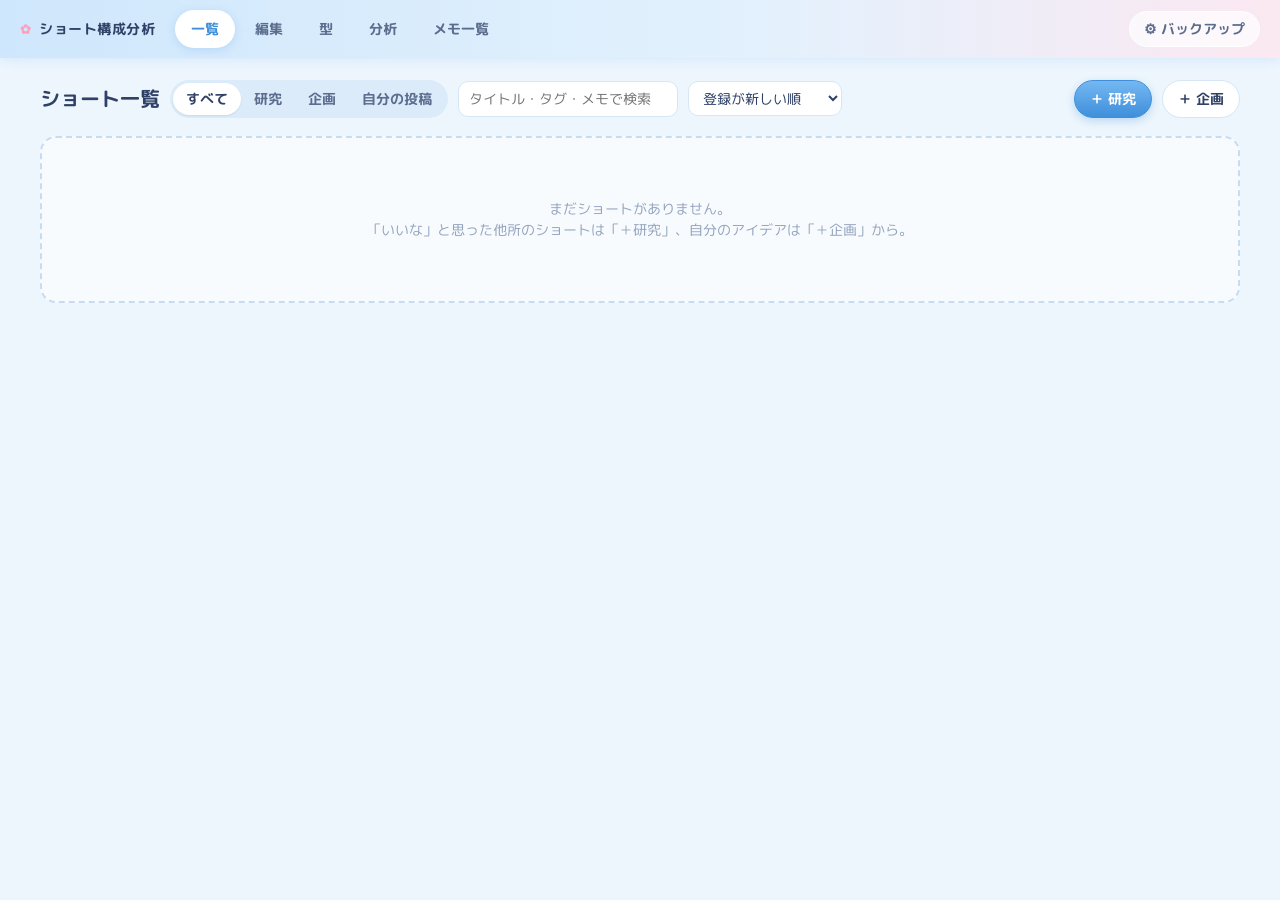
==== commit 31d387ab: "style: large screenshots in memo list; no-wrap segmented controls on mobile Co-Authored-By: Claude O" ====
--- a/index.html
+++ b/index.html
@@ -58,6 +58,8 @@
 h2.page { font-size: 20px; margin: 0; }
 .toolbar { display: flex; gap: 10px; align-items: center; flex-wrap: wrap; margin-bottom: 18px; }
 .seg { display: inline-flex; background: #dcebf9; border-radius: 99px; padding: 3px; }
+.seg { max-width: 100%; overflow-x: auto; scrollbar-width: none; }
+.seg button { white-space: nowrap; flex: none; }
 .seg button { border: 0; background: none; padding: 5px 13px; border-radius: 99px; cursor: pointer; color: var(--ink2); font-weight: 600; }
 .seg button.on { background: var(--card); color: var(--ink); box-shadow: 0 1px 2px rgba(0,0,0,.08); }
 input[type=text], input[type=number], input[type=url], input[type=date], input[type=search], select, textarea {
@@ -153,8 +155,11 @@
 .player-frame iframe, .player-frame #yt-holder { position: absolute; inset: 0; width: 100%; height: 100%; border: 0; }
 
 /* カット時の拡大（スクショ用） */
-.player-frame.big { position: fixed !important; inset: 0 !important; z-index: 1000; width: 100vw !important; height: 100vh !important; height: 100dvh !important;
-  max-height: none !important; margin: 0 !important; border-radius: 0 !important; aspect-ratio: auto !important; background: #000; }
+.player-frame.big { position: fixed !important; z-index: 1000; inset: auto !important; left: 50% !important; top: 50% !important; transform: translate(-50%, -50%);
+  height: min(100vh, 100vw * 16 / 9) !important; height: min(100dvh, 100vw * 16 / 9) !important;
+  width: min(100vw, 100vh * 9 / 16) !important; width: min(100vw, 100dvh * 9 / 16) !important;
+  max-height: none !important; margin: 0 !important; border-radius: 0 !important; aspect-ratio: 9 / 16 !important; background: #000; }
+body.player-big::before { content: ''; position: fixed; inset: 0; background: #000; z-index: 999; }
 body.player-big { overflow: hidden; }
 body.player-big #toasts { display: none; }
 
@@ -166,10 +171,13 @@
 .lib-group[open] > summary::before { transform: rotate(90deg); }
 .lib-count { background: var(--pink); color: #fff; font-size: 12px; border-radius: 99px; padding: 0 9px; }
 .lib-meta { font-weight: 400; font-size: 12px; color: var(--ink2); }
-.lib-items { margin-top: 10px; display: flex; flex-direction: column; gap: 6px; }
-.lib-item { display: grid; grid-template-columns: 44px 1fr auto; gap: 10px; align-items: start; padding: 8px 10px; background: var(--soft); border-radius: 12px; }
-.lib-item img { width: 44px; height: 70px; object-fit: cover; border-radius: 8px; cursor: zoom-in; }
-.lib-item .ph { width: 44px; height: 44px; border-radius: 8px; background: #e3effb; display: flex; align-items: center; justify-content: center; color: var(--ink3); }
+.lib-items { margin-top: 10px; display: grid; grid-template-columns: repeat(auto-fill, minmax(330px, 1fr)); gap: 10px; }
+.lib-item { display: grid; grid-template-columns: 150px 1fr; gap: 12px; align-items: start; padding: 10px; background: var(--soft); border-radius: 14px; position: relative; }
+.lib-item img { width: 150px; aspect-ratio: 9 / 16; height: auto; object-fit: cover; border-radius: 10px; cursor: zoom-in; background: #20304f; }
+.lib-item .ph { width: 150px; height: 60px; border-radius: 10px; background: #e3effb; display: flex; align-items: center; justify-content: center; color: var(--ink3); font-size: 20px; }
+.lib-item .lib-src { position: absolute; right: 10px; bottom: 8px; }
+.lib-fields { flex-direction: column; gap: 5px; font-size: 13.5px; }
+.lib-fields b { display: block; margin: 0; }
 .lib-fields { display: flex; flex-wrap: wrap; gap: 4px 12px; font-size: 13px; }
 .lib-fields b { color: var(--ink2); font-weight: 700; font-size: 11.5px; margin-right: 3px; }
 .lib-src { font-size: 12px; color: var(--accent-deep); cursor: pointer; text-decoration: underline; white-space: nowrap; }
@@ -210,15 +218,17 @@
 /* ---- overlay & toast ---- */
 .overlay { position: fixed; inset: 0; z-index: 50; background: rgba(40,60,100,.78); display: flex; align-items: center; justify-content: center; cursor: zoom-out; }
 .overlay img { max-width: 92vw; max-height: 92vh; border-radius: 8px; }
-#toasts { position: fixed; bottom: 20px; left: 50%; transform: translateX(-50%); z-index: 60; display: flex; flex-direction: column; gap: 8px; align-items: center; }
-.toast { background: var(--accent-deep); color: #fff; padding: 9px 20px; border-radius: 99px; font-weight: 700; box-shadow: 0 6px 20px rgba(0,0,0,.2); transition: opacity .5s; max-width: 80vw; }
+#toasts { position: fixed; bottom: calc(20px + env(safe-area-inset-bottom)); width: min(92vw, 520px); left: 50%; transform: translateX(-50%); z-index: 60; display: flex; flex-direction: column; gap: 8px; align-items: center; }
+.toast { background: var(--accent-deep); color: #fff; padding: 10px 18px; border-radius: 16px; font-weight: 700; font-size: 13px; line-height: 1.5; box-shadow: 0 6px 20px rgba(0,0,0,.2); transition: opacity .5s; max-width: 80vw; }
 .toast.error { background: var(--danger); }
 .toast.out { opacity: 0; }
 
 @media (max-width: 900px) {
   .topbar { gap: 8px; padding: 0 10px; height: auto; min-height: 54px; flex-wrap: wrap; }
   .brand { font-size: 13px; }
-  nav button { padding: 8px 10px; }
+  nav { order: 3; flex: 1 0 100%; overflow-x: auto; flex-wrap: nowrap; padding-bottom: 6px; -webkit-overflow-scrolling: touch; }
+  nav button { padding: 7px 12px; white-space: nowrap; flex: none; }
+  .icon-btn { margin-left: auto; padding: 4px 10px; font-size: 12px; }
   main { padding: 14px 10px 80px; }
   .player-frame { max-height: 62vh; }
   table.rows { display: block; overflow-x: auto; }
@@ -242,6 +252,9 @@
   .cmp-row { grid-template-columns: 1fr 70px; }
   .cmp-row .band { grid-column: 1 / 3; }
   .tpl .notes3 { grid-template-columns: 1fr; }
+  .lib-items { grid-template-columns: 1fr; }
+  .lib-item { grid-template-columns: 46% 1fr; }
+  .lib-item img, .lib-item .ph { width: 100%; }
 }
 body.player-big .sticky-col, body.player-big .player-box { z-index: 1000; }
 
@@ -495,12 +508,30 @@
         if (!db.objectStoreNames.contains(n)) db.createObjectStore(n, { keyPath: 'id' });
       });
     };
-    r.onsuccess = function () { _db = r.result; res(_db); };
+    r.onsuccess = function () {
+      var db = r.result;
+      // iPhone はアプリ切り替え等で接続を閉じることがある → 次回開き直す
+      db.onclose = function () { if (_db === db) _db = null; };
+      db.onversionchange = function () { db.close(); if (_db === db) _db = null; };
+      _db = db; res(db);
+    };
     r.onerror = function () { rej(r.error); };
   });
 }
 
-function _tx(store, mode, fn) {
+function _tx(store, mode, fn, retried) {
+  return _txOnce(store, mode, fn).catch(function (e) {
+    // 接続が閉じていた（InvalidStateError 等）なら、開き直して1回だけやり直す
+    if (!retried && e && (e.name === 'InvalidStateError' || e.name === 'TransactionInactiveError' || e.name === 'UnknownError')) {
+      try { if (_db) _db.close(); } catch (x) { /* noop */ }
+      _db = null;
+      return _tx(store, mode, fn, true);
+    }
+    throw e;
+  });
+}
+
+function _txOnce(store, mode, fn) {
   return openDB().then(function (db) {
     return new Promise(function (res, rej) {
       var t = db.transaction(store, mode);
@@ -525,6 +556,12 @@
       t.onerror = function () { rej(t.error); };
     });
   });
+}
+
+// ブラウザに「消さないで」とお願いする（iPhone で勝手に消されにくくする）
+function requestPersist() {
+  try { if (navigator.storage && navigator.storage.persist) return navigator.storage.persist().catch(function () { return false; }); } catch (e) { /* noop */ }
+  return Promise.resolve(false);
 }
 
 // ===== capture.js : 画面共有と撮影 =====
@@ -911,8 +948,8 @@
     h('label', { class: 'cut-shot-toggle', title: 'カットを押したら動画を画面いっぱいに拡大して3秒止め、元に戻して再生する（スクショを撮る時間）' },
       h('input', { type: 'checkbox', id: 'cut-pause', checked: App.state.prefs.cutPause !== false, onchange: function (e) { App.state.prefs.cutPause = e.target.checked; App.savePrefs(); } }),
       '3秒停止＋拡大'),
-    canShareScreen() ? h('label', { class: 'cut-shot-toggle', title: 'カットを押した時に、同時にスクショも撮る（画面共有中のみ）' },
-      h('input', { type: 'checkbox', id: 'cut-shot', checked: !!App.state.prefs.cutShot, onchange: function (e) { App.state.prefs.cutShot = e.target.checked; App.savePrefs(); } }),
+    canShareScreen() ? h('label', { class: 'cut-shot-toggle', title: 'カットを押した時に、同時にスクショも登録する（初回だけ画面共有の確認が出ます）' },
+      h('input', { type: 'checkbox', id: 'cut-shot', checked: App.state.prefs.cutShot !== false, onchange: function (e) { App.state.prefs.cutShot = e.target.checked; App.savePrefs(); } }),
       '📸連動') : null,
     h('button', { class: 'btn primary', id: 'add-cut', title: '今の秒数でカットを追加', onclick: function () {
       var t = Number(EditUI.curT) || 0;
@@ -920,11 +957,29 @@
       editScheduleSave();
       redrawCuts();
       editRefreshDerived();
-      var big = pauseForCut();
-      if (canShareScreen() && App.state.prefs.cutShot) {
-        if (!isSharing()) { toast('📸連動を使うには、先に「📸 画面共有を開始」を押してください', true); return; }
+      var wantShot = canShareScreen() && App.state.prefs.cutShot !== false;
+      if (!wantShot) { pauseForCut(); return; }
+      if (isSharing()) {
+        var big = pauseForCut();
         setTimeout(function () { captureShotAt(t).then(function () { redrawCuts(); }); }, big ? 600 : 0);
+        return;
       }
+      // 初回：このクリックで画面共有を開始してから、拡大して撮る
+      var y = Player.yt;
+      if (App.state.prefs.cutPause !== false && y && y.getPlayerState && y.getPlayerState() === 1 && y.pauseVideo) { try { y.pauseVideo(); } catch (e) { /* noop */ } Player.resumeAfter = true; }
+      toast('共有の確認で「このタブ」を選んでください。以降はカットを押すだけで撮れます');
+      startShare().then(function () {
+        Capture.wasSharing = true; refreshShareUI();
+        var resume = Player.resumeAfter;
+        var big2 = pauseForCut();
+        Player.resumeAfter = Player.resumeAfter || resume;
+        setTimeout(function () { captureShotAt(t).then(function () { redrawCuts(); }); }, big2 ? 600 : 0);
+      }).catch(function (e) {
+        refreshShareUI();
+        if (Player.resumeAfter && Player.yt) { try { Player.yt.playVideo(); } catch (x) { /* noop */ } Player.resumeAfter = false; }
+        if (!e || e.name !== 'NotAllowedError') toast('画面共有を開始できませんでした: ' + (e && e.message), true);
+        else toast('画面共有が許可されなかったので、スクショは撮っていません（カットは記録しました）', true);
+      });
     } }, '✂ カット＋'));
 }
 
@@ -1626,6 +1681,9 @@
 }
 
 function toast(msg, isError) {
+  // 同じメッセージが表示中なら重ねない
+  var dup = Array.prototype.filter.call(document.querySelectorAll('#toasts .toast'), function (x) { return x.textContent === msg && !x.classList.contains('out'); })[0];
+  if (dup) return;
   var t = h('div', { class: 'toast' + (isError ? ' error' : ''), text: msg });
   document.getElementById('toasts').appendChild(t);
   setTimeout(function () { t.classList.add('out'); }, isError ? 5000 : 2200);
@@ -1647,6 +1705,7 @@
       b.addEventListener('click', function () { self.go(b.dataset.tab); });
     });
     this.initSettings();
+    requestPersist();
     return this.load().then(function () { self.go('list'); self.ready = true; })
       .catch(function (e) { toast('データを開けませんでした: ' + e.message, true); });
   },
@@ -1677,7 +1736,9 @@
     var arr = this.state.shorts, i = arr.findIndex(function (x) { return x.id === n.id; });
     if (i >= 0) arr[i] = n; else arr.push(n);
     return put('shorts', n).then(function () { return n; }, function (e) {
-      toast('保存できませんでした（' + (e && (e.name || e.message)) + '）。容量不足の場合はスクショを減らすか、バックアップを書き出してください', true);
+      toast(e && e.name === 'QuotaExceededError'
+        ? '保存できませんでした（容量がいっぱいです）。スクショを減らすか、バックアップを書き出してください'
+        : '保存できませんでした（' + (e && (e.name || e.message)) + '）。ページを再読み込みしてから、もう一度試してください', true);
       throw e;
     });
   },
